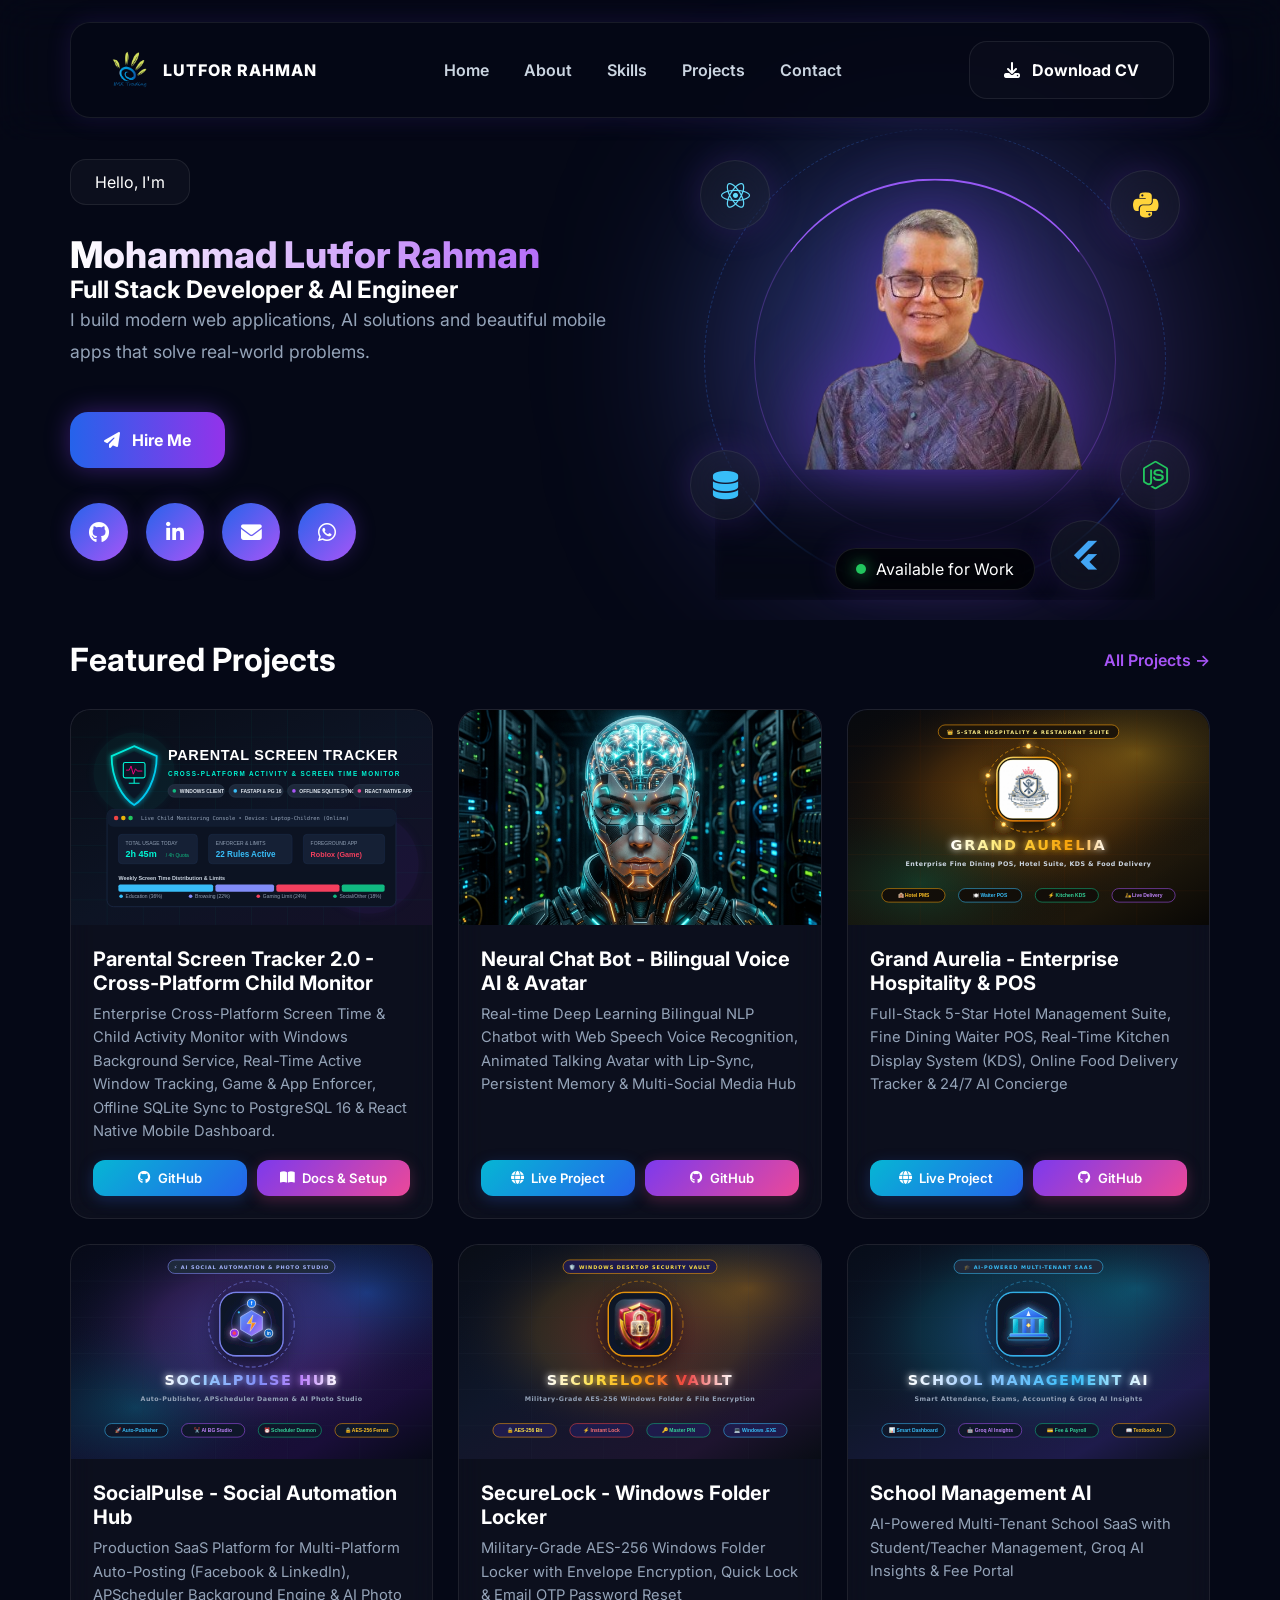
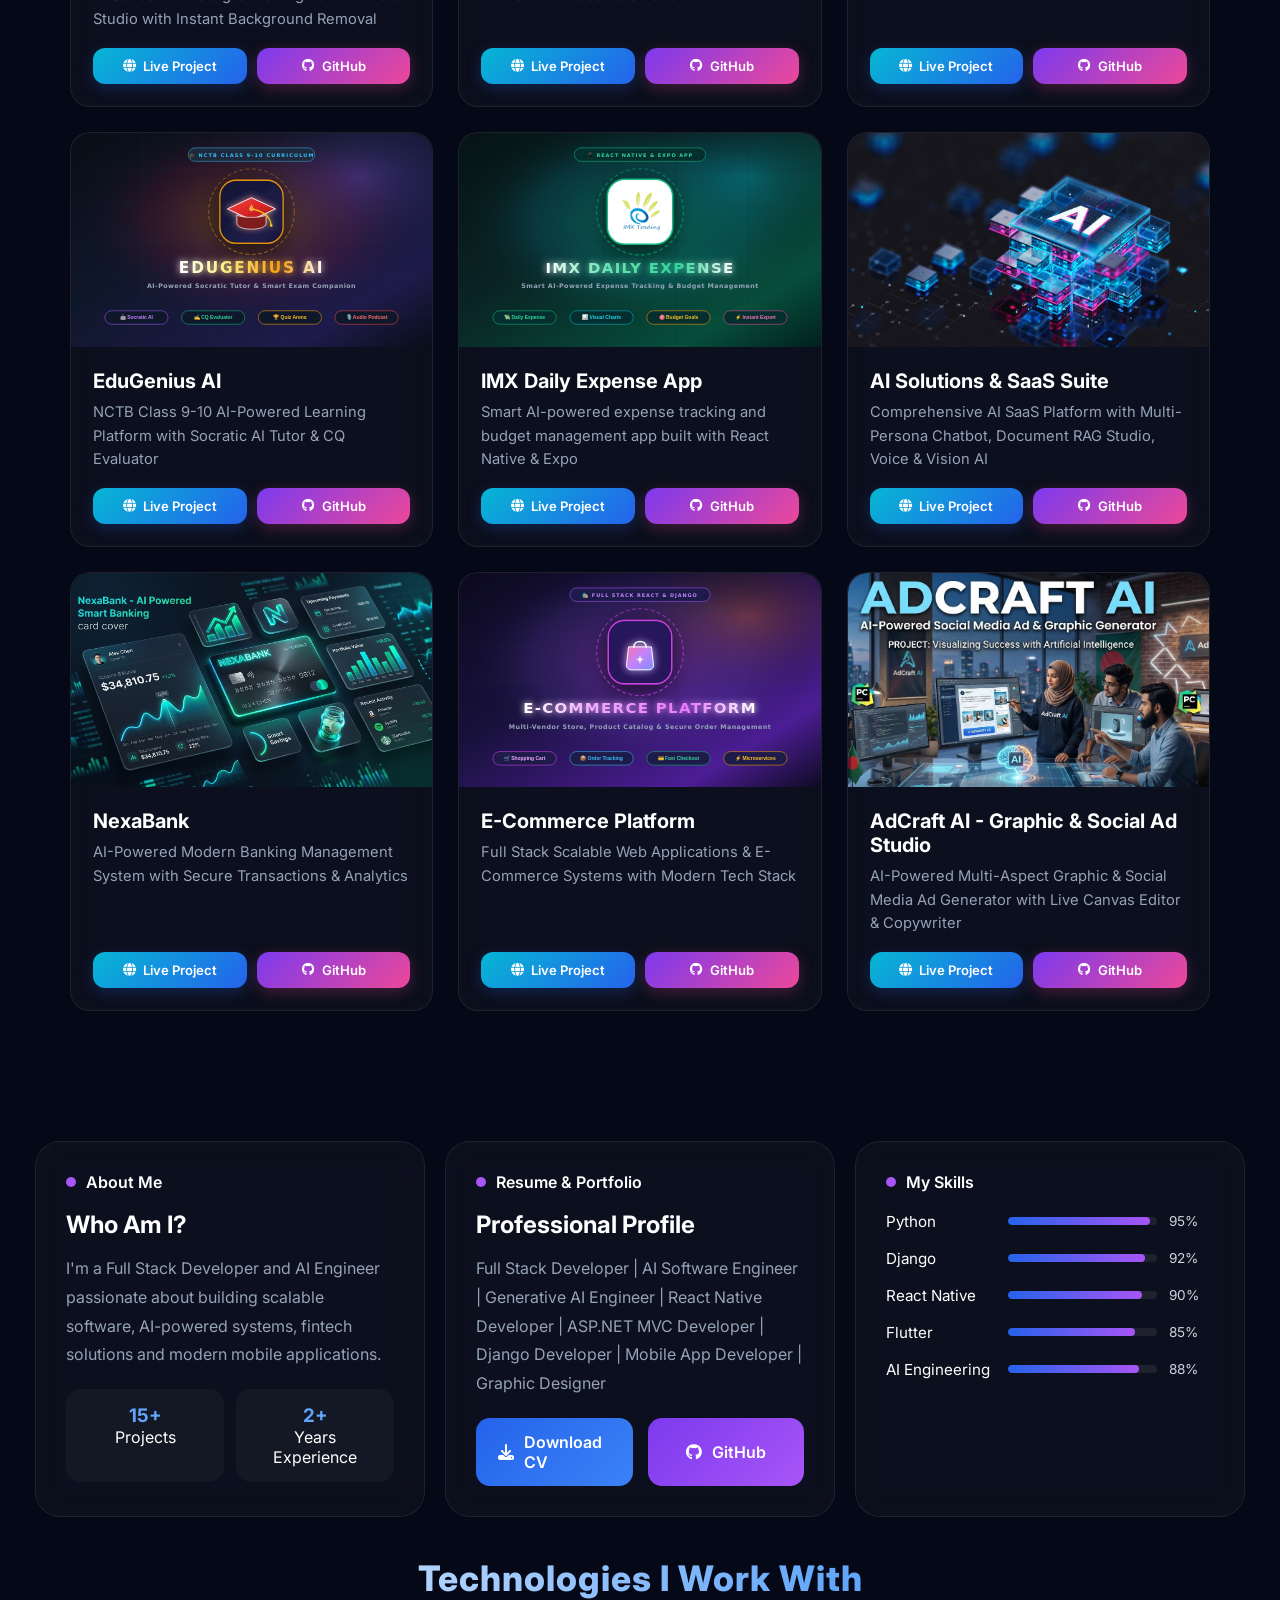
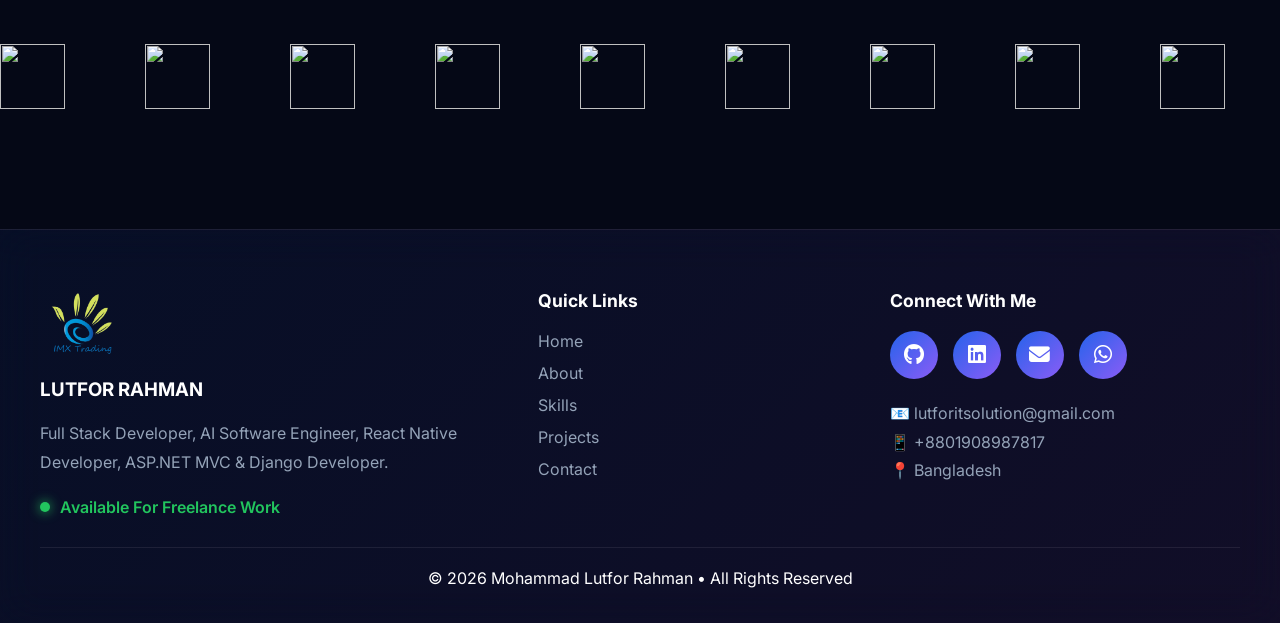
==== index.html @ c7fdb3cd "feat: add Parental Screen Tracker 2.0 to featured projects and showcase" ====
﻿<!DOCTYPE html>
<html lang="en">

<head>

  <meta charset="UTF-8">

  <meta
    name="viewport"
    content="width=device-width, initial-scale=1.0"
  >
  <meta name="google-site-verification" content="QxptCjhheh0C8FEq2-QaU6Nb1lDp52NQ9bGtdr93R1w" />

  <title>
    Lutfor Rahman | AI Engineer
  </title>

  <!-- Cache Control to ensure instant updates -->
  <meta http-equiv="Cache-Control" content="no-cache, no-store, must-revalidate">
  <meta http-equiv="Pragma" content="no-cache">
  <meta http-equiv="Expires" content="0">

  <!-- GOOGLE FONT -->

  <link
    rel="preconnect"
    href="https://fonts.googleapis.com"
  >

  <link
    rel="preconnect"
    href="https://fonts.gstatic.com"
    crossorigin
  >

  <link
    href="https://fonts.googleapis.com/css2?family=Inter:wght@400;500;600;700;800&display=swap"
    rel="stylesheet"
  >

  <!-- FONT AWESOME -->

  <link
    rel="stylesheet"
    href="https://cdnjs.cloudflare.com/ajax/libs/font-awesome/6.5.1/css/all.min.css"
  >

  <!-- CSS -->

  <link
    rel="stylesheet"
    href="style.css"
  >
  <link rel="stylesheet" href="css/responsive.css">

  <link rel="stylesheet" href="css/footer.css">

  <link rel="stylesheet" href="https://cdnjs.cloudflare.com/ajax/libs/font-awesome/6.5.1/css/all.min.css">


</head>

<body>

  <!-- =========================
       HEADER
  ========================== -->

  <header class="header">

    <nav class="navbar">

      <!-- LOGO -->

      <div class="logo">

        <img
          src="logo.png"
          alt=""
        >

        <span>
          LUTFOR RAHMAN
        </span>

      </div>

      <!-- NAV -->

      <div class="nav-links">

        <a href="#">
          Home
        </a>

        <a href="pages/about.html">
            About
        </a>

        <a href="pages/skills.html">
            Skills
        </a>

       <a href="pages/projects.html">
          Projects
       </a>

        <a href="pages/contact.html">
          Contact
        </a>

      </div>

      <!-- BUTTON -->

      <a
        href="assets/cv/Lutfor_Rahman_CV.pdf"
        class="secondary-btn"
        download
      >
        <i class="fa-solid fa-download"></i>
        Download CV
      </a>

    </nav>

  </header>

  <!-- =========================
       HERO
  ========================== -->

  <section class="hero">

    <!-- LEFT -->

    <div class="hero-text">

      <div class="small-tag">

        Hello, I'm

      </div>

      <h1>

       Mohammad Lutfor Rahman

      </h1>

      <h2>

        Full Stack Developer & AI Engineer

      </h2>

      <p>

        I build modern web applications,
        AI solutions and beautiful mobile
        apps that solve real-world problems.

      </p>

      <!-- BUTTONS -->

      <div class="hero-buttons">

        <a
          href="#"
          class="primary-btn"
        >

          <i class="fa-solid fa-paper-plane"></i>

          Hire Me

        </a>



      </div>

      <!-- SOCIAL -->

<div class="social-links">

  <!-- GitHub -->

  <a
    href="https://github.com/rokeyaag"
    target="_blank"
    title="GitHub"
  >
    <i class="fa-brands fa-github"></i>
  </a>

  <!-- LinkedIn -->

  <a
    href="https://www.linkedin.com/in/lutforitsolution/"
    target="_blank"
    title="LinkedIn"
  >
    <i class="fa-brands fa-linkedin-in"></i>
  </a>

        <!-- Email -->

        <a
          href="mailto:lutforitsolution@gmail.com"
          title="Email"
        >
          <i class="fa-solid fa-envelope"></i>
        </a>

        <!-- WhatsApp -->

        <a
          href="https://wa.me/8801908987817"
          target="_blank"
          title="WhatsApp"
        >
          <i class="fa-brands fa-whatsapp"></i>
        </a>

      </div>

    </div>

    <!-- RIGHT -->

    <div class="hero-image">

      <!-- GLOW -->

      <div class="glow"></div>

      <!-- IMAGE -->

      <div class="image-box">

        <img
          src="profile.jpg"
          alt=""
        >

      </div>

      <!-- ORBIT ICONS -->

      <div class="orbit orbit-1">
        <i class="fa-brands fa-react"></i>
      </div>

      <div class="orbit orbit-2">
        <i class="fa-brands fa-python"></i>
      </div>

      <div class="orbit orbit-3">
        <i class="fa-brands fa-node-js"></i>
      </div>

      <div class="orbit orbit-4">
        <i class="fa-solid fa-database"></i>
      </div>

      <div class="orbit orbit-5">
        <i class="fa-brands fa-flutter"></i>
      </div>

      <!-- AVAILABLE -->

      <div class="available">

        <span></span>

        Available for Work

      </div>

    </div>

  </section>
<!-- =========================
     FEATURED PROJECTS
========================= -->

<!-- =========================
     FEATURED PROJECTS
========================= -->

<section class="projects-section">

  <div class="projects-header">

    <h2>Featured Projects</h2>

    <a href="pages/projects.html" class="view-all">
      All Projects →
    </a>

  </div>

  <div class="projects-grid">

    <!-- Project: Parental Screen Tracker 2.0 -->
    <div class="project-card">
      <img src="images/parental-screen-tracker.svg" alt="Parental Screen Tracker - Cross-Platform Child Activity &amp; Screen Time Monitor">
      <div class="project-content">
        <h3>Parental Screen Tracker 2.0 - Cross-Platform Child Monitor</h3>
        <p>Enterprise Cross-Platform Screen Time &amp; Child Activity Monitor with Windows Background Service, Real-Time Active Window Tracking, Game &amp; App Enforcer, Offline SQLite Sync to PostgreSQL 16 &amp; React Native Mobile Dashboard.</p>
        <div class="project-tags">
          <a href="https://github.com/rokeyaag/parental-screen-tracker" target="_blank">
            <i class="fa-brands fa-github"></i>
            GitHub
          </a>
          <a href="https://github.com/rokeyaag/parental-screen-tracker#readme" target="_blank">
            <i class="fa-solid fa-book-open"></i>
            Docs &amp; Setup
          </a>
        </div>
      </div>
    </div>

    <!-- Project: Neural Chat Bot - Voice & Deep Learning AI -->
    <div class="project-card">
      <img src="images/neural-chatbot.jpg?v=2" alt="Neural Chat Bot - Bilingual Voice & Text AI Intelligence">
      <div class="project-content">
        <h3>Neural Chat Bot - Bilingual Voice AI & Avatar</h3>
        <p>Real-time Deep Learning Bilingual NLP Chatbot with Web Speech Voice Recognition, Animated Talking Avatar with Lip-Sync, Persistent Memory & Multi-Social Media Hub</p>
        <div class="project-tags">
          <a href="https://neural-chat-bot.vercel.app/" target="_blank">
            <i class="fa-solid fa-globe"></i>
            Live Project
          </a>
          <a href="https://github.com/rokeyaag/neural-chatbot" target="_blank">
            <i class="fa-brands fa-github"></i>
            GitHub
          </a>
        </div>
      </div>
    </div>
    <!-- Project: Grand Aurelia Enterprise Platform -->
    <div class="project-card">

      <img src="images/grand-aurelia.svg?v=2" alt="Grand Aurelia - 5-Star Hospitality, Restaurant POS &amp; Food Delivery Platform">

      <div class="project-content">

        <h3>Grand Aurelia - Enterprise Hospitality & POS</h3>

        <p>Full-Stack 5-Star Hotel Management Suite, Fine Dining Waiter POS, Real-Time Kitchen Display System (KDS), Online Food Delivery Tracker & 24/7 AI Concierge</p>

        <div class="project-tags">

          <a href="https://grand-aurelia-five.vercel.app/" target="_blank">
            <i class="fa-solid fa-globe"></i>
            Live Project
          </a>

          <a href="https://github.com/rokeyaag/grand-aurelia" target="_blank">
            <i class="fa-brands fa-github"></i>
            GitHub
          </a>

        </div>

      </div>

    </div>

    <!-- Project: SocialPulse Hub -->
    <div class="project-card">

      <img src="images/socialpulse.svg?v=2" alt="SocialPulse Hub - Social Media Automation &amp; AI Photo Studio">

      <div class="project-content">

        <h3>SocialPulse - Social Automation Hub</h3>

        <p>Production SaaS Platform for Multi-Platform Auto-Posting (Facebook &amp; LinkedIn), APScheduler Background Engine &amp; AI Photo Studio with Instant Background Removal</p>

        <div class="project-tags">

          <a href="https://lutfor-portfolio.vercel.app/socialpulse.html" target="_blank">
            <i class="fa-solid fa-globe"></i>
            Live Project
          </a>

          <a href="https://github.com/rokeyaag/social-automation-hub" target="_blank">
            <i class="fa-brands fa-github"></i>
            GitHub
          </a>

        </div>

      </div>

    </div>

    <!-- Project: SecureLock -->
    <div class="project-card">

      <img src="images/securelock.svg" alt="SecureLock - Windows Folder Locker & Vault">

      <div class="project-content">

        <h3>SecureLock - Windows Folder Locker</h3>

        <p>Military-Grade AES-256 Windows Folder Locker with Envelope Encryption, Quick Lock &amp; Email OTP Password Reset</p>

        <div class="project-tags">

          <a href="https://rokeyaag.github.io/SecureLock/" target="_blank">
            <i class="fa-solid fa-globe"></i>
            Live Project
          </a>

          <a href="https://github.com/rokeyaag/SecureLock" target="_blank">
            <i class="fa-brands fa-github"></i>
            GitHub
          </a>

        </div>

      </div>

    </div>

    <!-- Project: School Management AI -->
    <div class="project-card">

      <img src="images/school-management.svg" alt="School Management AI">

      <div class="project-content">

        <h3>School Management AI</h3>

        <p>AI-Powered Multi-Tenant School SaaS with Student/Teacher Management, Groq AI Insights & Fee Portal</p>

        <div class="project-tags">

          <a href="https://rokeyaag.github.io/school-management-web/" target="_blank">
            <i class="fa-solid fa-globe"></i>
            Live Project
          </a>

          <a href="https://github.com/rokeyaag/school-management-web" target="_blank">
            <i class="fa-brands fa-github"></i>
            GitHub
          </a>

        </div>

      </div>

    </div>

    <!-- Project 1: EduGenius AI -->
    <div class="project-card">

      <img src="images/edugenius.svg" alt="EduGenius AI">

      <div class="project-content">

        <h3>EduGenius AI</h3>

        <p>NCTB Class 9-10 AI-Powered Learning Platform with Socratic AI Tutor & CQ Evaluator</p>

        <div class="project-tags">

          <a href="https://edugenius-ai-omega.vercel.app/" target="_blank">
            <i class="fa-solid fa-globe"></i>
            Live Project
          </a>

          <a href="https://github.com/rokeyaag/edugenius-ai" target="_blank">
            <i class="fa-brands fa-github"></i>
            GitHub
          </a>

        </div>

      </div>

    </div>

    <!-- Project 2: IMX Daily Expense App -->
    <div class="project-card">

      <img src="images/imx-expense.svg" alt="IMX Daily Expense App">

      <div class="project-content">

        <h3>IMX Daily Expense App</h3>

        <p>Smart AI-powered expense tracking and budget management app built with React Native & Expo</p>

        <div class="project-tags">

          <a href="https://rokeyaag.github.io/IMXDailyExpenseApp/" target="_blank">
            <i class="fa-solid fa-globe"></i>
            Live Project
          </a>

          <a href="https://github.com/rokeyaag/IMXDailyExpenseApp" target="_blank">
            <i class="fa-brands fa-github"></i>
            GitHub
          </a>

        </div>

      </div>

    </div>

    <!-- Project 3: AI Solutions -->
    <div class="project-card">

      <img src="images/ai.jpg" alt="AI Solutions">

      <div class="project-content">

        <h3>AI Solutions & SaaS Suite</h3>

        <p>Comprehensive AI SaaS Platform with Multi-Persona Chatbot, Document RAG Studio, Voice & Vision AI</p>

        <div class="project-tags">

          <a href="https://ai-saas-dashboard-sooty.vercel.app" target="_blank">
            <i class="fa-solid fa-globe"></i>
            Live Project
          </a>

          <a href="https://github.com/rokeyaag/ai-solutions" target="_blank">
            <i class="fa-brands fa-github"></i>
            GitHub
          </a>

        </div>

      </div>

    </div>

    <!-- Project 4: NexaBank -->
    <div class="project-card">

      <img src="images/banking.jpg" alt="NexaBank">

      <div class="project-content">

        <h3>NexaBank</h3>

        <p>AI-Powered Modern Banking Management System with Secure Transactions & Analytics</p>

        <div class="project-tags">

          <a href="https://banking-desktop.vercel.app" target="_blank">
            <i class="fa-solid fa-globe"></i>
            Live Project
          </a>

          <a href="https://github.com/rokeyaag/banking-desktop" target="_blank">
            <i class="fa-brands fa-github"></i>
            GitHub
          </a>

        </div>

      </div>

    </div>

    <!-- Project 5: Web Development -->
    <div class="project-card">

      <img src="images/ecommerce.svg" alt="E-Commerce Platform">

      <div class="project-content">

        <h3>E-Commerce Platform</h3>

        <p>Full Stack Scalable Web Applications & E-Commerce Systems with Modern Tech Stack</p>

        <div class="project-tags">

          <a href="https://rokeyaag.github.io/ecommerce-api/" target="_blank">
            <i class="fa-solid fa-globe"></i>
            Live Project
          </a>

          <a href="https://github.com/rokeyaag/ecommerce-api" target="_blank">
            <i class="fa-brands fa-github"></i>
            GitHub
          </a>

        </div>

      </div>

    </div>

    <!-- Project 6: Graphic Design -->
    <div class="project-card">

      <img src="images/adcraft.jpg" alt="AdCraft AI - Graphic & Social Ad Studio">

      <div class="project-content">

        <h3>AdCraft AI - Graphic & Social Ad Studio</h3>

        <p>AI-Powered Multi-Aspect Graphic & Social Media Ad Generator with Live Canvas Editor & Copywriter</p>

        <div class="project-tags">

          <a href="https://adcraft-media.vercel.app/" target="_blank">
            <i class="fa-solid fa-globe"></i>
            Live Project
          </a>

          <a href="https://github.com/rokeyaag/adcraft-ai" target="_blank">
            <i class="fa-brands fa-github"></i>
            GitHub
          </a>

        </div>

      </div>

    </div>

  </div>

</section>
<!-- =========================
     ABOUT + RESUME + SKILLS
========================= -->

<section class="info-section">

  <!-- ABOUT -->

  <div class="info-card">

    <div class="mini-title">
      <span></span>
      About Me
    </div>

    <h2>Who Am I?</h2>

    <p>
      I'm a Full Stack Developer and AI Engineer passionate
      about building scalable software, AI-powered systems,
      fintech solutions and modern mobile applications.
    </p>

    <div class="stats-grid">

      <div class="single-stat">
        <h3>15+</h3>
        <span>Projects</span>
      </div>

      <div class="single-stat">
        <h3>2+</h3>
        <span>Years Experience</span>
      </div>

    </div>

  </div>

  <!-- RESUME -->

  <div class="info-card">

    <div class="mini-title">
      <span></span>
      Resume & Portfolio
    </div>

    <h2>Professional Profile</h2>

    <p>
          Full Stack Developer | AI Software Engineer |
          Generative AI Engineer | React Native Developer |
          ASP.NET MVC Developer | Django Developer |
          Mobile App Developer | Graphic Designer
    </p>

          <div class="resume-buttons">

        <a
          href="assets/cv/Lutfor_Rahman_CV.pdf"
          class="resume-btn cv-download"
          download
        >
          <i class="fa-solid fa-download"></i>
          Download CV
        </a>

        <a
          href="https://rokeyaag.github.io/lutfor-portfolio/"
          target="_blank"
          class="resume-btn github-btn"
        >
          <i class="fa-brands fa-github"></i>
          GitHub
        </a>

      </div>

  </div>

  <!-- SKILLS -->

  <div class="info-card">

    <div class="mini-title">
      <span></span>
      My Skills
    </div>

    <div class="skills-list">

  <div class="skill-row">
    <span>Python</span>
    <div class="bar">
      <div class="fill" style="width:95%"></div>
    </div>
    <small>95%</small>
  </div>

  <div class="skill-row">
    <span>Django</span>
    <div class="bar">
      <div class="fill" style="width:92%"></div>
    </div>
    <small>92%</small>
  </div>

  <div class="skill-row">
    <span>React Native</span>
    <div class="bar">
      <div class="fill" style="width:90%"></div>
    </div>
    <small>90%</small>
  </div>

  <div class="skill-row">
    <span>Flutter</span>
    <div class="bar">
      <div class="fill" style="width:85%"></div>
    </div>
    <small>85%</small>
  </div>

  <div class="skill-row">
    <span>AI Engineering</span>
    <div class="bar">
      <div class="fill" style="width:88%"></div>
    </div>
    <small>88%</small>
  </div>

</div>

  </div>

</section>
<section class="tech-marquee">

  <h3 class="tech-title">
    Technologies I Work With
  </h3>

  <section class="tech-marquee">

  <div class="marquee-track">

    <!-- First Set -->
    <img src="https://cdn.jsdelivr.net/gh/devicons/devicon/icons/python/python-original.svg">
    <img src="https://cdn.jsdelivr.net/gh/devicons/devicon/icons/django/django-plain.svg">
    <img src="https://cdn.jsdelivr.net/gh/devicons/devicon/icons/csharp/csharp-original.svg">
    <img src="https://cdn.jsdelivr.net/gh/devicons/devicon/icons/dot-net/dot-net-original.svg">
    <img src="https://cdn.jsdelivr.net/gh/devicons/devicon/icons/html5/html5-original.svg">
    <img src="https://cdn.jsdelivr.net/gh/devicons/devicon/icons/css3/css3-original.svg">
    <img src="https://cdn.jsdelivr.net/gh/devicons/devicon/icons/javascript/javascript-original.svg">
    <img src="https://cdn.jsdelivr.net/gh/devicons/devicon/icons/react/react-original.svg">
    <img src="https://cdn.jsdelivr.net/gh/devicons/devicon/icons/flutter/flutter-original.svg">
    <img src="https://cdn.jsdelivr.net/gh/devicons/devicon/icons/postgresql/postgresql-original.svg">
    <img src="https://cdn.jsdelivr.net/gh/devicons/devicon/icons/mysql/mysql-original.svg">
    <img src="https://cdn.jsdelivr.net/gh/devicons/devicon/icons/git/git-original.svg">
    <img src="https://cdn.jsdelivr.net/gh/devicons/devicon/icons/github/github-original.svg">
    <img src="https://cdn.jsdelivr.net/gh/devicons/devicon/icons/vscode/vscode-original.svg">
    <img src="https://cdn.jsdelivr.net/gh/devicons/devicon/icons/pycharm/pycharm-original.svg">
    <img src="https://cdn.jsdelivr.net/gh/devicons/devicon/icons/bootstrap/bootstrap-original.svg">
    <img src="https://cdn.jsdelivr.net/gh/devicons/devicon/icons/tensorflow/tensorflow-original.svg">
    <img src="https://cdn.jsdelivr.net/gh/devicons/devicon/icons/pytorch/pytorch-original.svg">
    <img src="https://cdn.jsdelivr.net/gh/devicons/devicon/icons/photoshop/photoshop-plain.svg">
    <img src="https://cdn.jsdelivr.net/gh/devicons/devicon/icons/illustrator/illustrator-plain.svg">
    <!-- second Set -->
    <img src="https://cdn.jsdelivr.net/gh/devicons/devicon/icons/python/python-original.svg">
    <img src="https://cdn.jsdelivr.net/gh/devicons/devicon/icons/django/django-plain.svg">
    <img src="https://cdn.jsdelivr.net/gh/devicons/devicon/icons/csharp/csharp-original.svg">
    <img src="https://cdn.jsdelivr.net/gh/devicons/devicon/icons/dot-net/dot-net-original.svg">
    <img src="https://cdn.jsdelivr.net/gh/devicons/devicon/icons/html5/html5-original.svg">
    <img src="https://cdn.jsdelivr.net/gh/devicons/devicon/icons/css3/css3-original.svg">
    <img src="https://cdn.jsdelivr.net/gh/devicons/devicon/icons/javascript/javascript-original.svg">
    <img src="https://cdn.jsdelivr.net/gh/devicons/devicon/icons/react/react-original.svg">
    <img src="https://cdn.jsdelivr.net/gh/devicons/devicon/icons/flutter/flutter-original.svg">
    <img src="https://cdn.jsdelivr.net/gh/devicons/devicon/icons/postgresql/postgresql-original.svg">
    <img src="https://cdn.jsdelivr.net/gh/devicons/devicon/icons/mysql/mysql-original.svg">
    <img src="https://cdn.jsdelivr.net/gh/devicons/devicon/icons/git/git-original.svg">
    <img src="https://cdn.jsdelivr.net/gh/devicons/devicon/icons/github/github-original.svg">
    <img src="https://cdn.jsdelivr.net/gh/devicons/devicon/icons/vscode/vscode-original.svg">
    <img src="https://cdn.jsdelivr.net/gh/devicons/devicon/icons/pycharm/pycharm-original.svg">
    <img src="https://cdn.jsdelivr.net/gh/devicons/devicon/icons/bootstrap/bootstrap-original.svg">
    <img src="https://cdn.jsdelivr.net/gh/devicons/devicon/icons/tensorflow/tensorflow-original.svg">
    <img src="https://cdn.jsdelivr.net/gh/devicons/devicon/icons/pytorch/pytorch-original.svg">
    <img src="https://cdn.jsdelivr.net/gh/devicons/devicon/icons/photoshop/photoshop-plain.svg">
    <img src="https://cdn.jsdelivr.net/gh/devicons/devicon/icons/illustrator/illustrator-plain.svg">

  </div>

</section>
</section>
  <!-- =========================
     Footer Section
========================= -->

<footer class="footer">

  <div class="footer-container">

    <!-- LEFT -->

    <div class="footer-column">

      <img src="logo.png" alt="Logo" class="footer-logo">

      <h3>LUTFOR RAHMAN</h3>

      <p>
        Full Stack Developer, AI Software Engineer,
        React Native Developer, ASP.NET MVC &
        Django Developer.
      </p>

      <div class="availability">
        <span class="dot"></span>
        Available For Freelance Work
      </div>

    </div>

    <!-- CENTER -->

    <div class="footer-column">

      <h4>Quick Links</h4>

      <ul>
        <li><a href="index.html">Home</a></li>
        <li><a href="pages/about.html">About</a></li>
        <li><a href="pages/skills.html">Skills</a></li>
        <li><a href="pages/projects.html">Projects</a></li>
        <li><a href="pages/contact.html">Contact</a></li>
      </ul>

    </div>

    <!-- RIGHT -->

    <div class="footer-column">

      <h4>Connect With Me</h4>

      <div class="footer-social">

        <a href="https://github.com/rokeyaag" target="_blank">
          <i class="fa-brands fa-github"></i>
        </a>

        <a href="https://www.linkedin.com/in/lutforitsolution/" target="_blank">
          <i class="fa-brands fa-linkedin"></i>
        </a>

        <a href="mailto:lutforitsolution@gmail.com">
          <i class="fa-solid fa-envelope"></i>
        </a>

        <a href="https://wa.me/8801908987817" target="_blank">
          <i class="fa-brands fa-whatsapp"></i>
        </a>

      </div>

      <p>📧 lutforitsolution@gmail.com</p>
      <p>📱 +8801908987817</p>
      <p>📍 Bangladesh</p>

    </div>

  </div>

  <div class="footer-bottom">

    <p>
      © 2026 Mohammad Lutfor Rahman • All Rights Reserved
    </p>

  </div>

</footer>
---- style.css ----
/* =========================
   GLOBAL
========================= */

*{
  margin:0;
  padding:0;
  box-sizing:border-box;
}

body{

  font-family:"Inter",sans-serif;

  background:#050816;

  color:white;

  overflow-x:hidden;
}

/* =========================
   HEADER
========================= */

.header{

  width:100%;

  padding:22px 70px;

  position:fixed;

  top:0;
  left:0;

  z-index:999;

  backdrop-filter:blur(20px);
}

@media(max-width:768px){

  .header{
    position:static;
  }

}
/* =========================
   NAVBAR
========================= */

.navbar{

  display:flex;

  align-items:center;

  justify-content:space-between;

  padding:18px 35px;

  background:
    rgba(5,8,22,.85);

  backdrop-filter:
    blur(18px);

  border:
    1px solid rgba(255,255,255,.08);

  border-radius:20px;

  box-shadow:
    0 0 25px rgba(124,58,237,.15);

  position:sticky;

  top:15px;

  z-index:1000;
}

/* =========================
   LOGO
========================= */

.logo{

  display:flex;

  align-items:center;

  gap:12px;
}

.logo img{

  width:45px;
}

.logo span{

  font-size:1rem;

  font-weight:800;

  color:#fff;

  letter-spacing:1px;
}

/* =========================
   NAV LINKS
========================= */

.nav-links{

  display:flex;

  gap:35px;
}

.nav-links a{

  color:#cbd5e1;

  text-decoration:none;

  font-weight:600;

  position:relative;

  transition:.3s;
}

.nav-links a:hover{

  color:#a855f7;
}

/* Hover Line */

.nav-links a::after{

  content:"";

  position:absolute;

  left:0;

  bottom:-6px;

  width:0;

  height:2px;

           background:
            linear-gradient(
              135deg,
              rgba(37,99,235,.08),
              rgba(168,85,247,.08)
            );

  transition:.3s;
}

.nav-links a:hover::after{

  width:100%;
}

/* =========================
   CV BUTTON
========================= */

.cv-btn{

  background:
    linear-gradient(
      135deg,
      #3b82f6 0%,
      #8b5cf6 100%
    );

  color:#fff;

  padding:14px 30px;

  border:none;

  border-radius:20px;

  font-weight:700;

  text-decoration:none;

  display:inline-flex;

  align-items:center;

  gap:10px;

  transition:.4s ease;

  box-shadow:
    0 10px 30px rgba(139,92,246,.35);
}

.cv-btn:hover{

  transform:
    translateY(-3px);

  box-shadow:
    0 15px 35px rgba(139,92,246,.5);

  background:
    linear-gradient(
      135deg,
      #2563eb 0%,
      #9333ea 100%
    );
}

/* =========================
   RESPONSIVE
========================= */

@media(max-width:992px){

  .navbar{

    flex-direction:column;

    gap:20px;
  }

  .nav-links{

    flex-wrap:wrap;

    justify-content:center;

    gap:20px;
  }
}
/* =========================
   HERO
========================= */

.hero{
  min-height: auto;
  display: grid;
  grid-template-columns: 1fr 1fr;
  align-items: center;
  gap: 40px;
  padding: 120px 70px 20px;
  overflow: hidden;
}
.hero-text{
  margin-top: 0;
}

/* LEFT */

.small-tag{

  display:inline-block;

  padding:12px 24px;

  border-radius:16px;

  border:
    1px solid rgba(255,255,255,.08);

  background:
    rgba(255,255,255,.03);

  margin-bottom:30px;
}

.hero-text h1{

  font-size:5rem;

  line-height:1.1;

  margin-bottom:10px;

  font-weight:800;

  background:
    linear-gradient(
      90deg,
      #ffffff,
      #a855f7
    );

  -webkit-background-clip:text;

  -webkit-text-fill-color:transparent;
}

.hero-text h1{

  font-size:2.3rem;

  margin-bottom:0px;

  color:#e2e8f0;
}

.hero-text p{

  max-width:620px;

  color:#94a3b8;

  line-height:1.8;

  font-size:1.1rem;
}

/* BUTTONS */

.hero-buttons{

  display:flex;

  gap:20px;

  margin-top:45px;
}

.primary-btn,
.secondary-btn{

  display:flex;

  align-items:center;

  gap:12px;

  padding:18px 34px;

  border-radius:18px;

  text-decoration:none;

  font-weight:700;

  transition:.3s;
}

.primary-btn{

  background:
    linear-gradient(
      90deg,
      #2563eb,
      #9333ea
    );

  color:white;

  box-shadow:
    0 0 25px rgba(124,58,237,.4);
}

.secondary-btn{

  border:
    1px solid rgba(255,255,255,.08);

  background:
    rgba(255,255,255,.02);

  color:white;
}

.primary-btn:hover,
.secondary-btn:hover{

  transform:
    translateY(-6px);
}

/* SOCIAL */

.social-links{

  display:flex;

  gap:18px;

  margin-top:35px;
}

.social-links a{

  width:58px;

  height:58px;

  display:flex;

  align-items:center;

  justify-content:center;

  border-radius:50%;

  background:
    linear-gradient(
      135deg,
      #2563eb,
      #a855f7
    );

  color:#fff;

  font-size:1.3rem;

  text-decoration:none;

  transition:.4s ease;

  box-shadow:
    0 0 20px rgba(124,58,237,.25);
}

.social-links a:hover{

  transform:
    translateY(-8px)
    scale(1.08);

  box-shadow:
    0 0 30px rgba(168,85,247,.5);
}
/* =========================
   HERO IMAGE
========================= */

.hero-image{
  position: relative;
  width: 100%;
  height: 480px;
  display: flex;
  align-items: center;
  justify-content: center;
  padding-right: 0;
  margin-top: 0;
  transform: none;
}
/* RUNNING CIRCLES */

.hero-image::before{

  content:"";

  position:absolute;

  top:50%;
  left:50%;

  width:360px;
  height:360px;

  border-radius:50%;

  border:
    1px solid rgba(168,85,247,.3);

  border-top:
    2px solid #a855f7;

  transform:
    translate(-50%, -50%);

  animation:
    rotateCircle 12s linear infinite;
}

.hero-image::after{

  content:"";

  position:absolute;

  top:50%;
  left:50%;

  width:460px;
  height:460px;

  border-radius:50%;

  border:
    1px dashed rgba(59,130,246,.25);

  border-bottom:
    2px solid #3b82f6;

  transform:
    translate(-50%, -50%);

  animation:
    rotateReverse 18s linear infinite;
}

/* GLOW */

.glow{

  position:absolute;

  width:380px;
  height:380px;

  border-radius:50%;

  background:
    linear-gradient(
      135deg,
      rgba(59,130,246,.5),
      rgba(168,85,247,.5)
    );

  filter:blur(100px);
}

/* IMAGE */

.image-box{
  overflow: hidden;
  position: relative;
  width: 440px;
  height: 480px;
  display: flex;
  align-items: center;
  justify-content: center;
  z-index: 5;
}
.image-box img{
  width: auto;
  height: 100%;
  max-width: 100%;
  object-fit: contain;
  display: block;
  margin: 0 auto;
  transform: translateX(0px);
  filter: drop-shadow(0 0 40px rgba(124,58,237,.45));
}
/* IMAGE BOTTOM FADE */
.image-box::after{
  content: "";
  position: absolute;
  left: 0;
  bottom: 0px;
  width: 100%;
  height: 140px;
  background: linear-gradient(
    to top,
    #050816 10%,
    rgba(5,8,22,.95) 30%,
    rgba(5,8,22,.7) 60%,
    transparent 100%
  );
  z-index: 10;
  pointer-events: none;
  filter: blur(4px);
}

/* ORBIT */
.orbit{
  position: absolute;
  width: 70px;
  height: 70px;
  border-radius: 50%;
  display: flex;
  align-items: center;
  justify-content: center;
  background: rgba(255,255,255,.04);
  border: 1px solid rgba(255,255,255,.08);
  backdrop-filter: blur(20px);
  font-size: 1.8rem;
  z-index: 10;
  box-shadow: 0 0 35px rgba(124,58,237,.2);
}

/* POSITIONS */
.orbit-1{
  top: 40px;
  left: 40px;
  color: #61dafb;
  animation: float 4s ease-in-out infinite;
}

.orbit-2{
  top: 50px;
  right: 30px;
  color: #ffd43b;
  animation: float 5s ease-in-out infinite;
}

.orbit-3{
  bottom: 90px;
  right: 20px;
  color: #22c55e;
  animation: float 6s ease-in-out infinite;
}

.orbit-4{
  bottom: 80px;
  left: 30px;
  color: #38bdf8;
  animation: float 5s ease-in-out infinite;
}

.orbit-5{
  bottom: 10px;
  right: 90px;
  color: #42a5f5;
  animation: float 7s ease-in-out infinite;
}

/* AVAILABLE */
.available{
  position: absolute;
  bottom: 10px;
  left: 50%;
  transform: translateX(-50%);
  display: flex;
  align-items: center;
  gap: 10px;
  padding: 10px 20px;
  border-radius: 50px;
  background: rgba(0,0,0,.6);
  border: 1px solid rgba(255,255,255,.1);
  backdrop-filter: blur(20px);
  z-index: 20;
  box-shadow: 0 0 30px rgba(124,58,237,.18);
}

.available span{
  width: 10px;
  height: 10px;
  border-radius: 50%;
  background: #22c55e;
  box-shadow: 0 0 15px #22c55e;
}

/* =========================
   ANIMATION
========================= */

@keyframes rotateCircle{

  from{
    transform:
      translate(-50%, -50%)
      rotate(0deg);
  }

  to{
    transform:
      translate(-50%, -50%)
      rotate(360deg);
  }

}

@keyframes rotateReverse{

  from{
    transform:
      translate(-50%, -50%)
      rotate(360deg);
  }

  to{
    transform:
      translate(-50%, -50%)
      rotate(0deg);
  }

}

@keyframes float{

  0%{
    transform:
      translateY(0px);
  }

  50%{
    transform:
      translateY(-18px);
  }

  100%{
    transform:
      translateY(0px);
  }

}

 /* =========================
   INFO SECTION
========================= */

.info-section{

  display:grid;

  grid-template-columns:
    repeat(3,1fr);

  gap:20px;

  padding:20px 35px 20px;

  margin-top:50px;
}

.info-card{

  background:
    rgba(255,255,255,.03);

  border:
    1px solid rgba(255,255,255,.08);

  border-radius:25px;

  padding:30px;

  backdrop-filter:
    blur(15px);

  transition:.4s;
}

.info-card:hover{

  transform:
    translateY(-10px);

  border-color:
    rgba(168,85,247,.4);

  box-shadow:
    0 0 30px rgba(124,58,237,.2);
}

.mini-title{

  display:flex;

  align-items:center;

  gap:10px;

  margin-bottom:18px;

  font-weight:600;
}

.mini-title span{

  width:10px;
  height:10px;

  border-radius:50%;

  background:#a855f7;
}

.info-card h2{

  font-size:1.5rem;

  margin-bottom:15px;
}

.info-card p{

  color:#94a3b8;

  line-height:1.8;
}

.stats-grid{

  display:grid;

  grid-template-columns:
    repeat(2,1fr);

  gap:12px;

  margin-top:20px;
}

.single-stat{

  text-align:center;

  padding:15px;

  border-radius:15px;

  background:
    rgba(255,255,255,.03);
}

.single-stat h3{

  color:#60a5fa;
}

.resume-buttons{

  display:flex;

  gap:15px;

  margin-top:20px;

  flex-wrap:wrap;
}

.resume-btn{

  flex:1;

  display:flex;

  align-items:center;

  justify-content:center;

  gap:10px;

  padding:14px 22px;

  border-radius:14px;

  color:#fff;

  font-weight:600;

  text-decoration:none;

  transition:.3s ease;
}

/* Download CV */

.cv-download{

  background:
  linear-gradient(
    135deg,
    #2563eb,
    #3b82f6
  );
}

.cv-download:hover{

  background:
  linear-gradient(
    135deg,
    #1e40af,
    #7c3aed
  );

  transform:translateY(-4px);
}

.github-btn{

  background:
  linear-gradient(
    135deg,
    #7c3aed,
    #a855f7
  );
}

.github-btn:hover{

  background:
  linear-gradient(
    135deg,
    #581c87,
    #ec4899
  );

  transform:translateY(-4px);
}
/* GitHub */

.github-btn{

  background:
  linear-gradient(
    135deg,
    #7c3aed,
    #a855f7
  );
}

/* Hover */

.cv-download:hover,
.github-btn:hover{

  transform:translateY(-4px);

  box-shadow:
  0 10px 25px rgba(139,92,246,.35);
}
/* RESPONSIVE */

@media(max-width:1100px){

  .info-section{

    grid-template-columns:1fr;
  }

}
.skills-list{

  display:flex;

  flex-direction:column;

  gap:18px;

  margin-top:20px;
}

.skill-row{

  display:grid;

  grid-template-columns:
    110px 1fr 45px;

  align-items:center;

  gap:12px;
}

.skill-row span{

  font-size:.95rem;

  color:#fff;
}

.bar{

  height:8px;

  background:
    rgba(255,255,255,.08);

  border-radius:50px;

  overflow:hidden;
}

.fill{

  height:100%;

  border-radius:50px;

  background:
    linear-gradient(
      90deg,
      #2563eb,
      #a855f7
    );
}

.skill-row small{

  color:#cbd5e1;

  font-size:.85rem;
}

/* =========================
   FEATURED PROJECTS
========================= */

.projects-section{
  padding: 20px 70px 60px;
  margin-top: 0;
}
.projects-header{

  display:flex;

  justify-content:space-between;

  align-items:center;

  flex-wrap:wrap;

  gap:15px;
}
.view-all{

  color:#a855f7;

  font-weight:600;

  white-space:nowrap;

  display:flex;

  align-items:center;

  gap:8px;
}
@media(max-width:768px){

  .projects-header{

    flex-direction:column;

    align-items:flex-start;
  }

  .view-all{

    margin-top:10px;
  }

}
.projects-header{

  display:flex;

  justify-content:space-between;

  align-items:center;

  margin-bottom:30px;
}

.projects-header h2{

  font-size:2rem;

  color:#fff;
}

.projects-header a{

  color:#a855f7;

  text-decoration:none;

  font-weight:600;
}

.projects-grid{

  display:grid;

  grid-template-columns:
    repeat(3, 1fr);

  gap:25px;
}

.project-card{

  background:
    rgba(255,255,255,.03);

  border:
    1px solid rgba(255,255,255,.08);

  border-radius:20px;

  overflow:hidden;

  transition:.4s cubic-bezier(0.16, 1, 0.3, 1);

  backdrop-filter:blur(12px);

  display:flex;

  flex-direction:column;
}

.project-card:hover{

  transform:
    translateY(-8px);

  border-color:
    rgba(168,85,247,.5);

  box-shadow:
    0 15px 35px rgba(124,58,237,.25);
}

.project-card img{

  width:100%;

  aspect-ratio:16/9.5;

  height:auto;

  object-fit:cover;

  object-position:center top;

  display:block;

  border-radius:20px 20px 0 0;

  transition:transform .4s ease;
}

.project-card:hover img{

  transform:scale(1.04);
}

.project-content{

  padding:22px;

  flex:1;

  display:flex;

  flex-direction:column;

  justify-content:space-between;
}

.project-content h3{

  color:#fff;

  font-size:1.25rem;

  font-weight:700;

  margin-bottom:8px;
}

.project-content p{

  color:#94a3b8;

  font-size:.92rem;

  line-height:1.6;

  margin-bottom:16px;

  flex:1;
}

.project-tags{

  display:flex;

  gap:10px;

  margin-top:auto;
}

.project-tags a{

  flex:1;

  padding:10px 14px;

  font-size:.82rem;

  font-weight:600;

  display:flex;

  align-items:center;

  justify-content:center;

  gap:7px;

  border-radius:12px;

  text-decoration:none;

  color:#fff !important;

  transition:.3s ease;
}

/* Live Project */

.project-tags a:first-child{

  background:
    linear-gradient(
      135deg,
      #06b6d4,
      #2563eb
    );

  box-shadow:0 4px 15px rgba(37,99,235,.25);
}

/* GitHub */

.project-tags a:last-child{

  background:
    linear-gradient(
      135deg,
      #7c3aed,
      #ec4899
    );

  box-shadow:0 4px 15px rgba(236,72,153,.25);
}

/* Hover Effect */

.project-tags a:hover{

  background:
    linear-gradient(
      135deg,
      #f59e0b,
      #ef4444
    );

  color:#fff;

  transform:
    translateY(-3px);

  box-shadow:
    0 8px 20px rgba(239,68,68,.4);
}

/* RESPONSIVE */

@media(max-width:1100px){

  .projects-grid{

    grid-template-columns:
      repeat(2,1fr);

    gap:20px;
  }
}

@media(max-width:768px){

  .projects-grid{

    grid-template-columns:1fr;

    gap:20px;
  }

  .projects-header{

    flex-direction:column;

    gap:10px;
  }
}
/* ==========================
   TECH MARQUEE
========================== */

.tech-marquee{

  width:100%;

  overflow:hidden;

  padding:20px 0;
}
.tech-title{

  text-align:center;

  font-size:2.2rem;

  font-weight:800;

  margin-bottom:25px;

  width:100%;

  letter-spacing:1px;

  background:linear-gradient(
    90deg,
    #ffffff,
    #60a5fa,
    #8b5cf6,
    #ec4899
  );

  background-size:200% auto;

  -webkit-background-clip:text;

  -webkit-text-fill-color:transparent;

  animation:gradientText 4s linear infinite;
}

@keyframes gradientText{

  0%{
    background-position:0% center;
  }

  100%{
    background-position:200% center;
  }
}

.marquee-track{

  display:flex;

  align-items:center;

  gap:80px;

  width:max-content;

  animation:marquee 10s linear infinite;
}

.marquee-track img{

  width:65px;

  height:65px;

  flex-shrink:0;

  object-fit:contain;
}

.marquee-track img:hover{

  transform:scale(1.15);

  transition:.3s;
}

@keyframes marquee{

  0%{
    transform:translateX(0);
  }

  100%{
    transform:translateX(-33.33%);
  }
}
/* Footer Section*/
.footer{

  margin-top:0px;

  padding:10px 10px 10px;

  background:
  linear-gradient(
    135deg,
    rgba(37,99,235,.08),
    rgba(168,85,247,.08)
  );

  border-top:
  1px solid rgba(255,255,255,.08);
}

/* GRID */

.footer-container{

  max-width:1300px;

  margin:auto;

  display:grid;

  grid-template-columns:
  1.5fr 1fr 1.5fr;

  gap:60px;
}

/* COLUMN */

.footer-column h3,
.footer-column h4{

  color:#fff;

  margin-bottom:18px;
}

.footer-column p{

  color:#94a3b8;

  line-height:1.8;
}

/* LOGO */

.footer-logo{

  width:80px;

  margin-bottom:15px;
}

/* LINKS */

.footer-column ul{

  list-style:none;
}

.footer-column ul li{

  margin-bottom:12px;
}

.footer-column ul li a{

  color:#94a3b8;

  text-decoration:none;

  transition:.3s;
}

.footer-column ul li a:hover{

  color:#a855f7;

  padding-left:5px;
}

/* SOCIAL */

.footer-social{

  display:flex;

  gap:15px;

  margin-bottom:20px;
}

.footer-social a{

  width:55px;

  height:55px;

  border-radius:50%;

  display:flex;

  align-items:center;

  justify-content:center;

  background:
  linear-gradient(
    135deg,
    #2563eb,
    #8b5cf6
  );

  color:#fff;

  font-size:1.3rem;

  text-decoration:none;

  transition:.3s;
}

.footer-social a:hover{

  transform:translateY(-5px);

  box-shadow:
  0 0 20px rgba(168,85,247,.4);
}

/* AVAILABILITY */

.availability{

  margin-top:20px;

  display:flex;

  align-items:center;

  gap:10px;

  color:#22c55e;

  font-weight:600;
}

.dot{

  width:10px;

  height:10px;

  border-radius:50%;

  background:#22c55e;

  box-shadow:0 0 10px #22c55e;
}

/* BOTTOM */

.footer-bottom{

  text-align:center;

  margin-top:40px;

  padding-top:20px;

  border-top:
  1px solid rgba(255,255,255,.08);

  color:#94a3b8;
}

/* RESPONSIVE */

@media(max-width:768px){

  .footer-container{

    grid-template-columns:1fr;

    text-align:center;
  }

  .footer-social{

    justify-content:center;
  }

  .availability{

    justify-content:center;
  }
}
---- css/responsive.css ----
/* =========================
   LARGE DEVICES
========================= */

@media (max-width: 1200px){

  .hero{
    grid-template-columns:1fr;
    text-align:center;
    padding:140px 40px 80px;
  }

  .hero-text p{
    margin:auto;
  }

  .social-links{
    justify-content:center;
  }

  .hero-buttons{
    justify-content:center;
  }

  .hero-image{
    height:auto;
  }

  .image-box{
    width:420px;
    height:auto;
  }

  .about-container{
    grid-template-columns:1fr;
    text-align:center;
  }

}

/* =========================
   TABLET
========================= */

@media (max-width: 992px){

  .header{
    padding:15px 20px;
  }

  .navbar{
    flex-direction:column;
    gap:20px;
  }

  .nav-links{
    flex-wrap:wrap;
    justify-content:center;
    gap:20px;
  }

  .hero-text h1{
    font-size:3rem;
  }

  .hero-text h2{
    font-size:1.5rem;
  }

  .projects-grid,
  .skills-grid{
    grid-template-columns:
    repeat(auto-fit,minmax(250px,1fr));
  }

  .contact-container{
    grid-template-columns:1fr;
  }

}

/* =========================
   MOBILE
========================= */

@media (max-width: 768px){

  .hero{
    padding:120px 20px 60px;
  }

  .hero-text h1{
    font-size:2.3rem;
  }

  .hero-text h2{
    font-size:1.2rem;
  }

  .hero-text p{
    font-size:.95rem;
  }

  .hero-buttons{
    flex-direction:column;
    align-items:center;
  }

  .primary-btn,
  .cv-btn{
    width:100%;
    justify-content:center;
  }

  .social-links{
    flex-wrap:wrap;
  }

  .projects-page,
  .skills-page,
  .contact-page,
  .about-page{
    padding:90px 20px;
  }

  .projects-header h1,
  .skills-header h1,
  .contact-header h1,
  .about-header h1{
    font-size:2.2rem;
  }

  .project-links{
    flex-direction:column;
  }

  .about-highlights{
    grid-template-columns:1fr;
  }

}

/* =========================
   SMALL MOBILE
========================= */

@media (max-width: 480px){

  .logo span{
    font-size:.8rem;
  }

  .hero-text h1{
    font-size:1.9rem;
  }

  .hero-text h2{
    font-size:1rem;
  }

  .image-box{
    width:280px;
  }

  .skill-category{
    font-size:1.3rem;
  }

  .project-card img{
    height:180px;
  }

  .footer-social{
    flex-wrap:wrap;
    justify-content:center;
  }

}

@media (max-width:768px){

  .hero-image{

    position:relative;

    display:flex;

    justify-content:center;

    align-items:center;

    margin-top:20px;
  }

  .image-box{

    width:260px !important;

    height:260px !important;

    margin:auto;
  }

  .image-box img{

    width:100%;

    height:100%;

    object-fit:cover;
  }

  /* Orbit Icons */

  .orbit{

    width:70px !important;

    height:70px !important;

    font-size:1.5rem !important;
  }

  .orbit-1{

    top:20px !important;

    left:10px !important;
  }

  .orbit-2{

    top:20px !important;

    right:10px !important;
  }

  .orbit-3{

    bottom:140px !important;

    left:0 !important;
  }

  .orbit-4{

    bottom:140px !important;

    right:0 !important;
  }

  .orbit-5{

    bottom:20px !important;

    left:50% !important;

    transform:translateX(-50%);
  }

  .available{

    bottom:-20px !important;

    left:50% !important;

    transform:translateX(-50%);
  }

}
@media(max-width:768px){

  .header{

    position:static !important;

    padding:15px;
  }

  .navbar{

    flex-direction:column;

    gap:15px;

    position:static !important;
  }

  .nav-links{

    flex-wrap:wrap;

    justify-content:center;

    gap:12px;
  }

}
@media (max-width:768px){

  .header{

    position:relative !important;

    top:auto !important;

    left:auto !important;

    right:auto !important;

    bottom:auto !important;

    z-index:1 !important;
  }

  .navbar{

    position:relative !important;

    top:auto !important;
  }

}
---- css/footer.css ----
/* ==========================
   FOOTER
========================== */

.footer{

  margin-top:80px;

  padding:60px 40px 25px;

  background:
  linear-gradient(
    135deg,
    rgba(37,99,235,.08),
    rgba(168,85,247,.08)
  );

  border-top:
  1px solid rgba(255,255,255,.08);

  backdrop-filter:blur(20px);
}

/* GRID */

.footer-container{

  max-width:1400px;

  margin:auto;

  display:grid;

  grid-template-columns:
  1.5fr 1fr 1.2fr;

  gap:60px;

  align-items:start;
}

/* TITLES */

.footer-container h4{

  color:#fff;

  margin-bottom:20px;

  font-size:1.1rem;
}

/* LEFT */

.footer-left img{

  width:75px;

  margin-bottom:15px;
}

.footer-left h3{

  color:#fff;

  font-size:1.8rem;

  margin-bottom:15px;
}

.footer-left p{

  color:#94a3b8;

  line-height:1.8;
}

/* LINKS */

.footer-links a{

  display:block;

  color:#94a3b8;

  margin-bottom:12px;

  transition:.3s;
}

.footer-links a:hover{

  color:#a855f7;

  padding-left:5px;
}

/* SOCIAL */

.footer-social{

  display:flex;

  gap:15px;

  margin-bottom:20px;
}

.footer-social a{

  width:48px;

  height:48px;

  display:flex;

  align-items:center;

  justify-content:center;

  border-radius:50%;

  background:
  linear-gradient(
    135deg,
    #2563eb,
    #8b5cf6
  );

  color:#fff;

  transition:.3s;
}

.footer-social a:hover{

  transform:translateY(-4px);

  box-shadow:
  0 0 20px rgba(168,85,247,.4);
}

/* CONTACT */

.footer-right p{

  color:#94a3b8;

  margin-bottom:12px;

  line-height:1.8;
}

.footer-right i{

  color:#60a5fa;

  margin-right:8px;
}

/* AVAILABILITY */

.availability{

  display:flex;

  align-items:center;

  gap:10px;

  margin-top:20px;

  color:#22c55e;

  font-weight:600;
}

.dot{

  width:10px;

  height:10px;

  border-radius:50%;

  background:#22c55e;

  box-shadow:
  0 0 12px #22c55e;
}

/* TAGLINE */

.footer-tagline{

  text-align:center;

  margin-top:40px;

  color:#94a3b8;

  line-height:1.8;

  max-width:800px;

  margin-left:auto;

  margin-right:auto;
}

/* COPYRIGHT */

.footer-bottom{

  text-align:center;

  margin-top:30px;

  padding-top:20px;

  border-top:
  1px solid rgba(255,255,255,.08);
}

.footer-bottom p{

  color:#fff;

  margin-bottom:10px;
}

.footer-bottom span{

  color:#94a3b8;

  font-size:.95rem;
}

/* RESPONSIVE */

@media(max-width:992px){

  .footer-container{

    grid-template-columns:
    1fr 1fr;

    gap:40px;
  }
}

@media(max-width:768px){

  .footer{

    padding:50px 20px 20px;
  }

  .footer-container{

    grid-template-columns:1fr;

    text-align:center;
  }

  .footer-social{

    justify-content:center;
  }

  .availability{

    justify-content:center;
  }
}
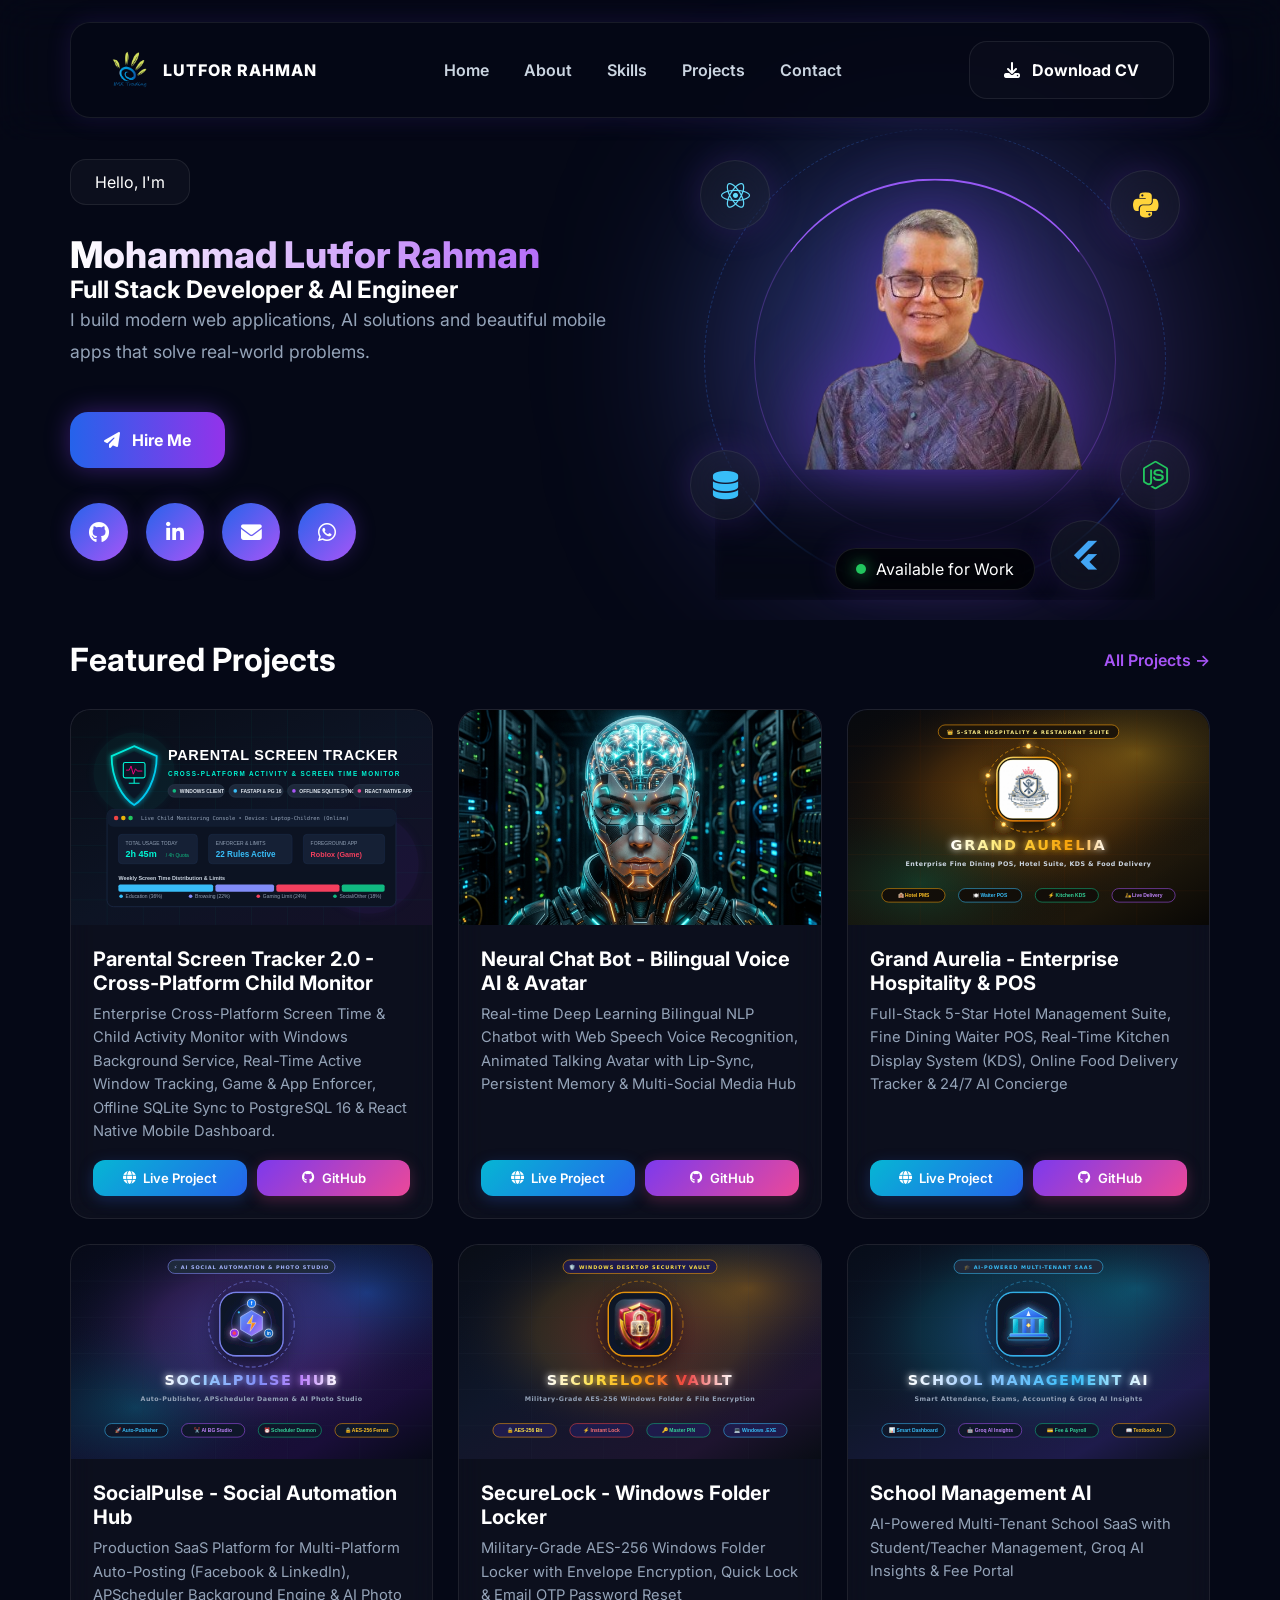
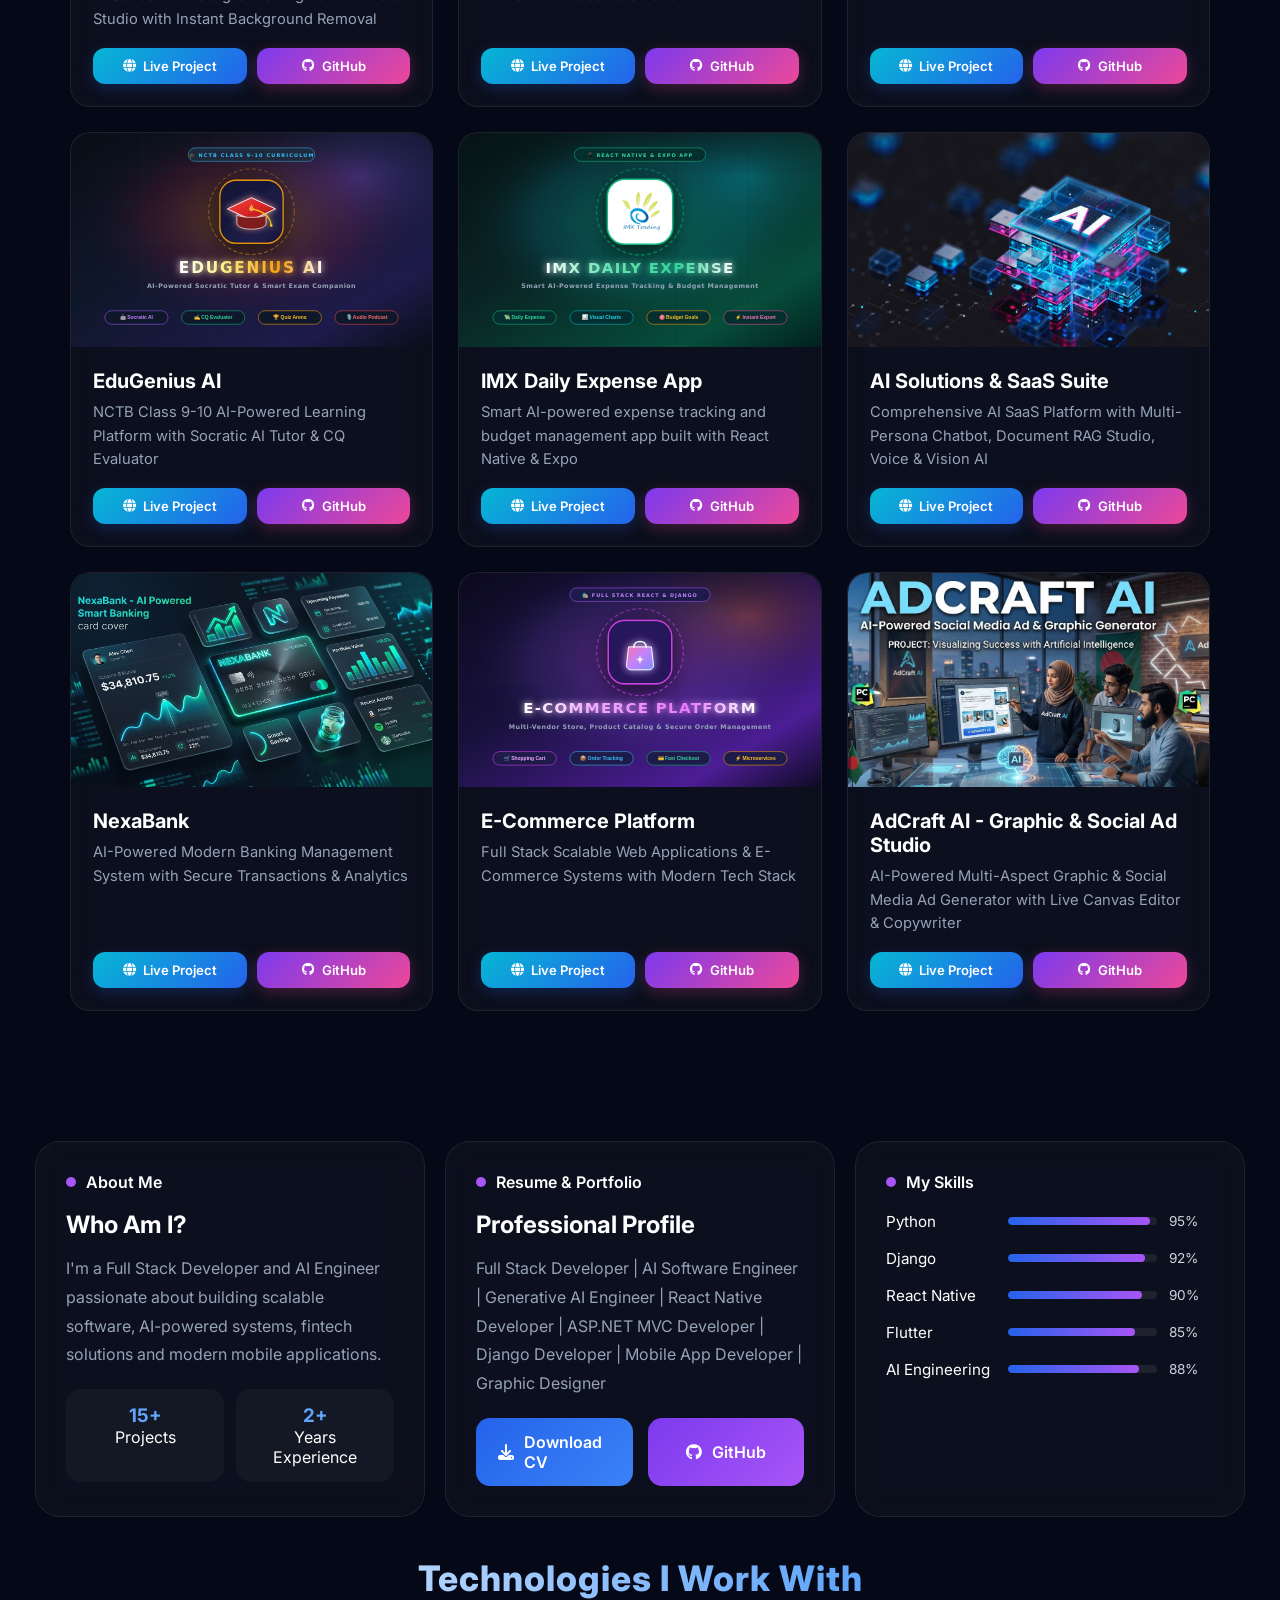
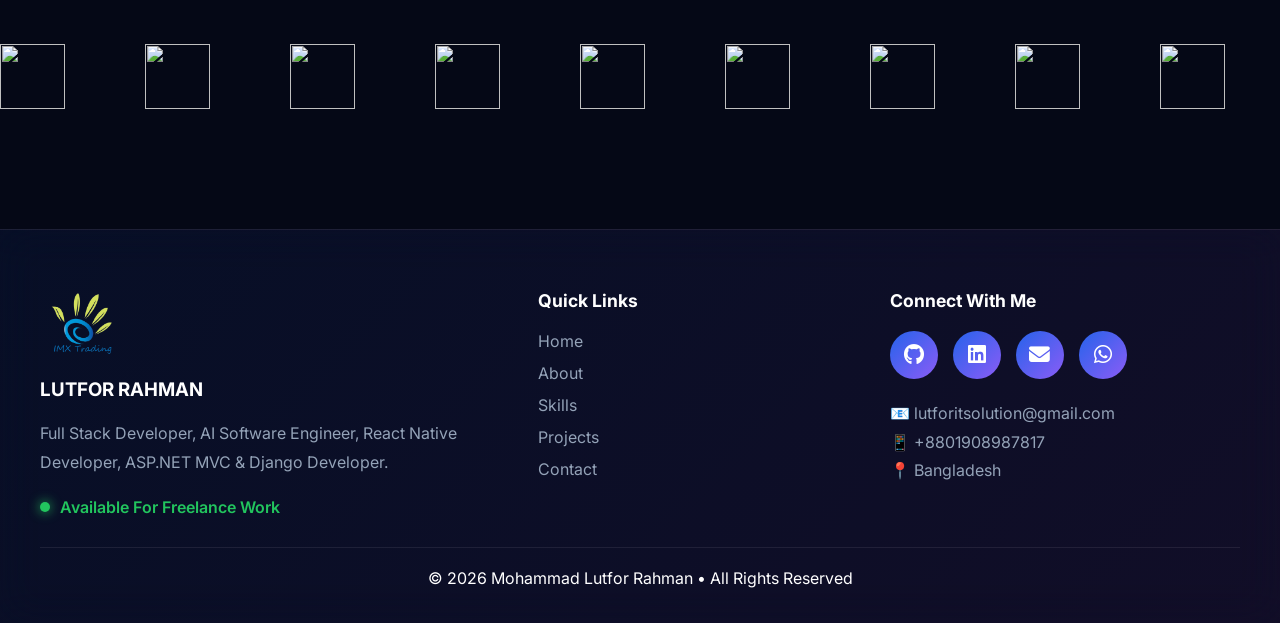
==== commit a8f7a62f: "feat: add Live Project demo page and button for Parental Screen Tracker 2.0" ====
--- a/index.html
+++ b/index.html
@@ -311,13 +311,13 @@
         <h3>Parental Screen Tracker 2.0 - Cross-Platform Child Monitor</h3>
         <p>Enterprise Cross-Platform Screen Time &amp; Child Activity Monitor with Windows Background Service, Real-Time Active Window Tracking, Game &amp; App Enforcer, Offline SQLite Sync to PostgreSQL 16 &amp; React Native Mobile Dashboard.</p>
         <div class="project-tags">
+          <a href="https://lutfor-portfolio.vercel.app/parental-tracker.html" target="_blank">
+            <i class="fa-solid fa-globe"></i>
+            Live Project
+          </a>
           <a href="https://github.com/rokeyaag/parental-screen-tracker" target="_blank">
             <i class="fa-brands fa-github"></i>
             GitHub
-          </a>
-          <a href="https://github.com/rokeyaag/parental-screen-tracker#readme" target="_blank">
-            <i class="fa-solid fa-book-open"></i>
-            Docs &amp; Setup
           </a>
         </div>
       </div>
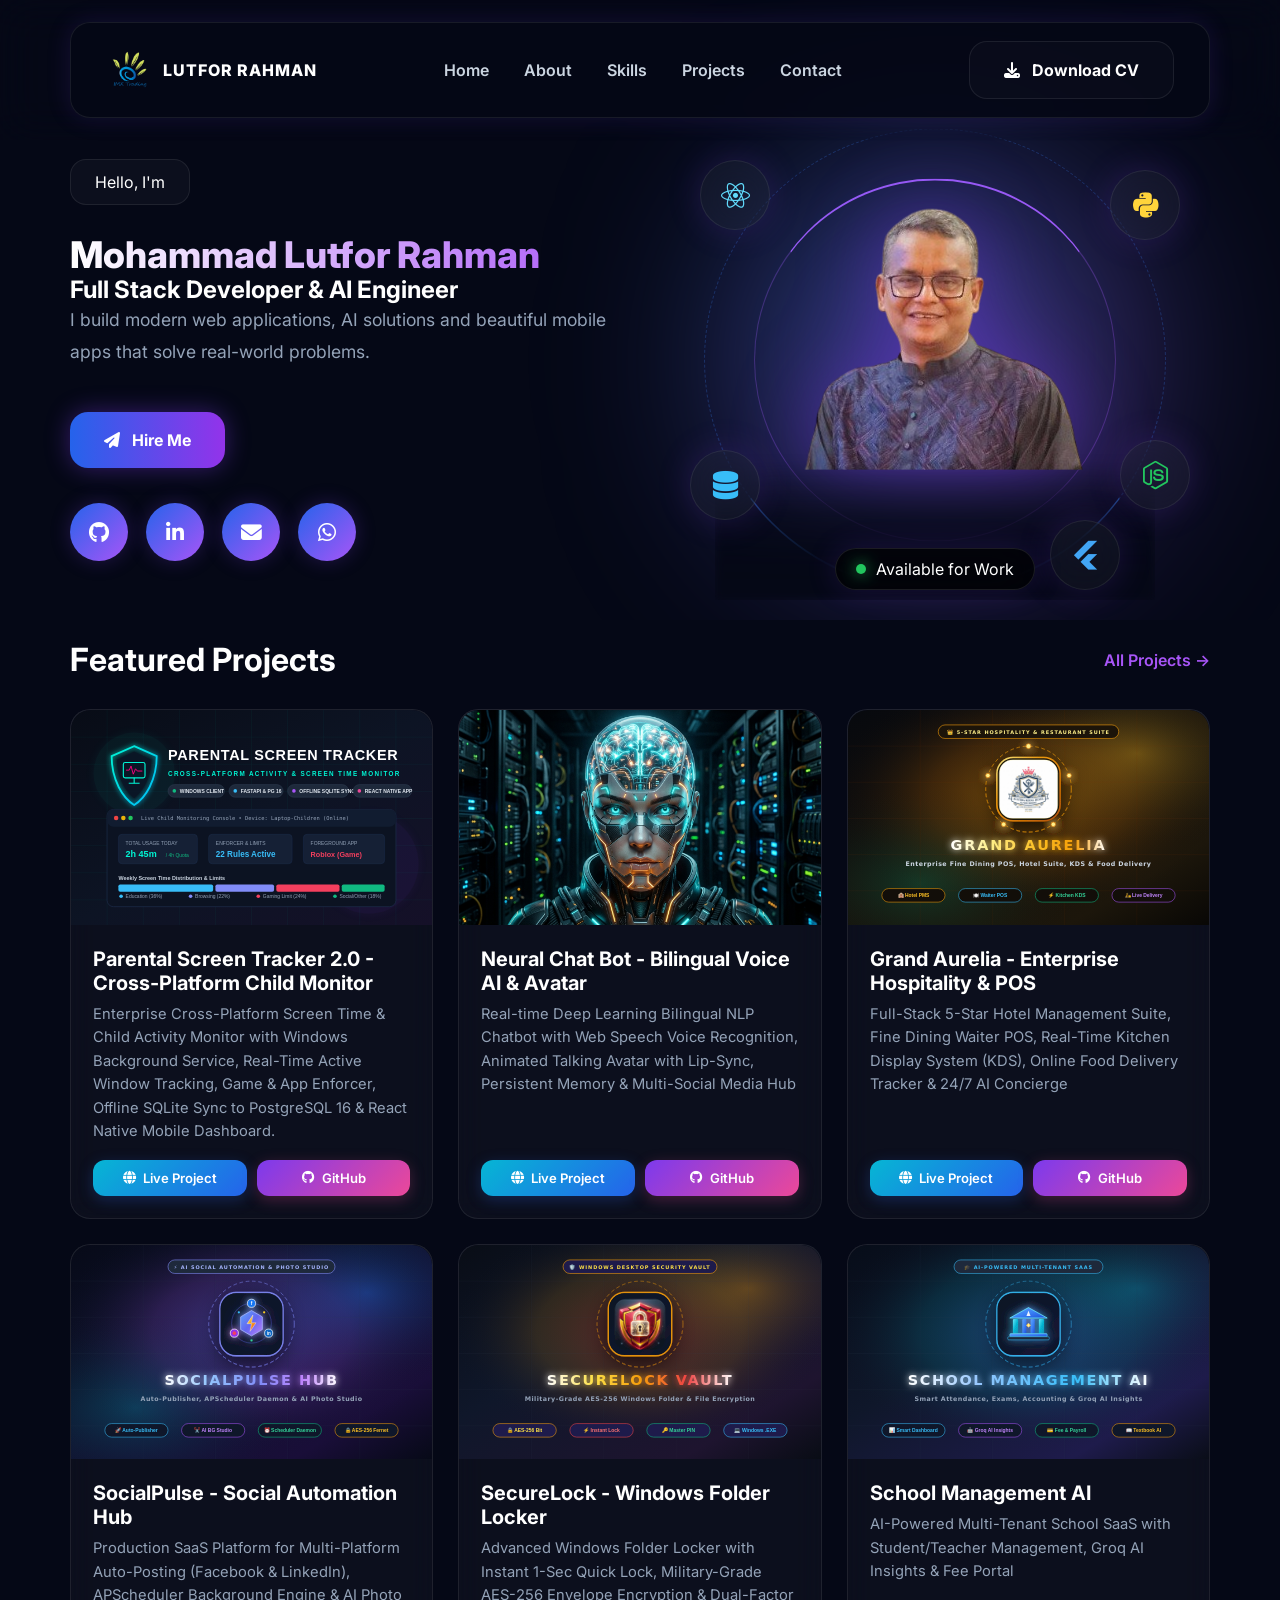
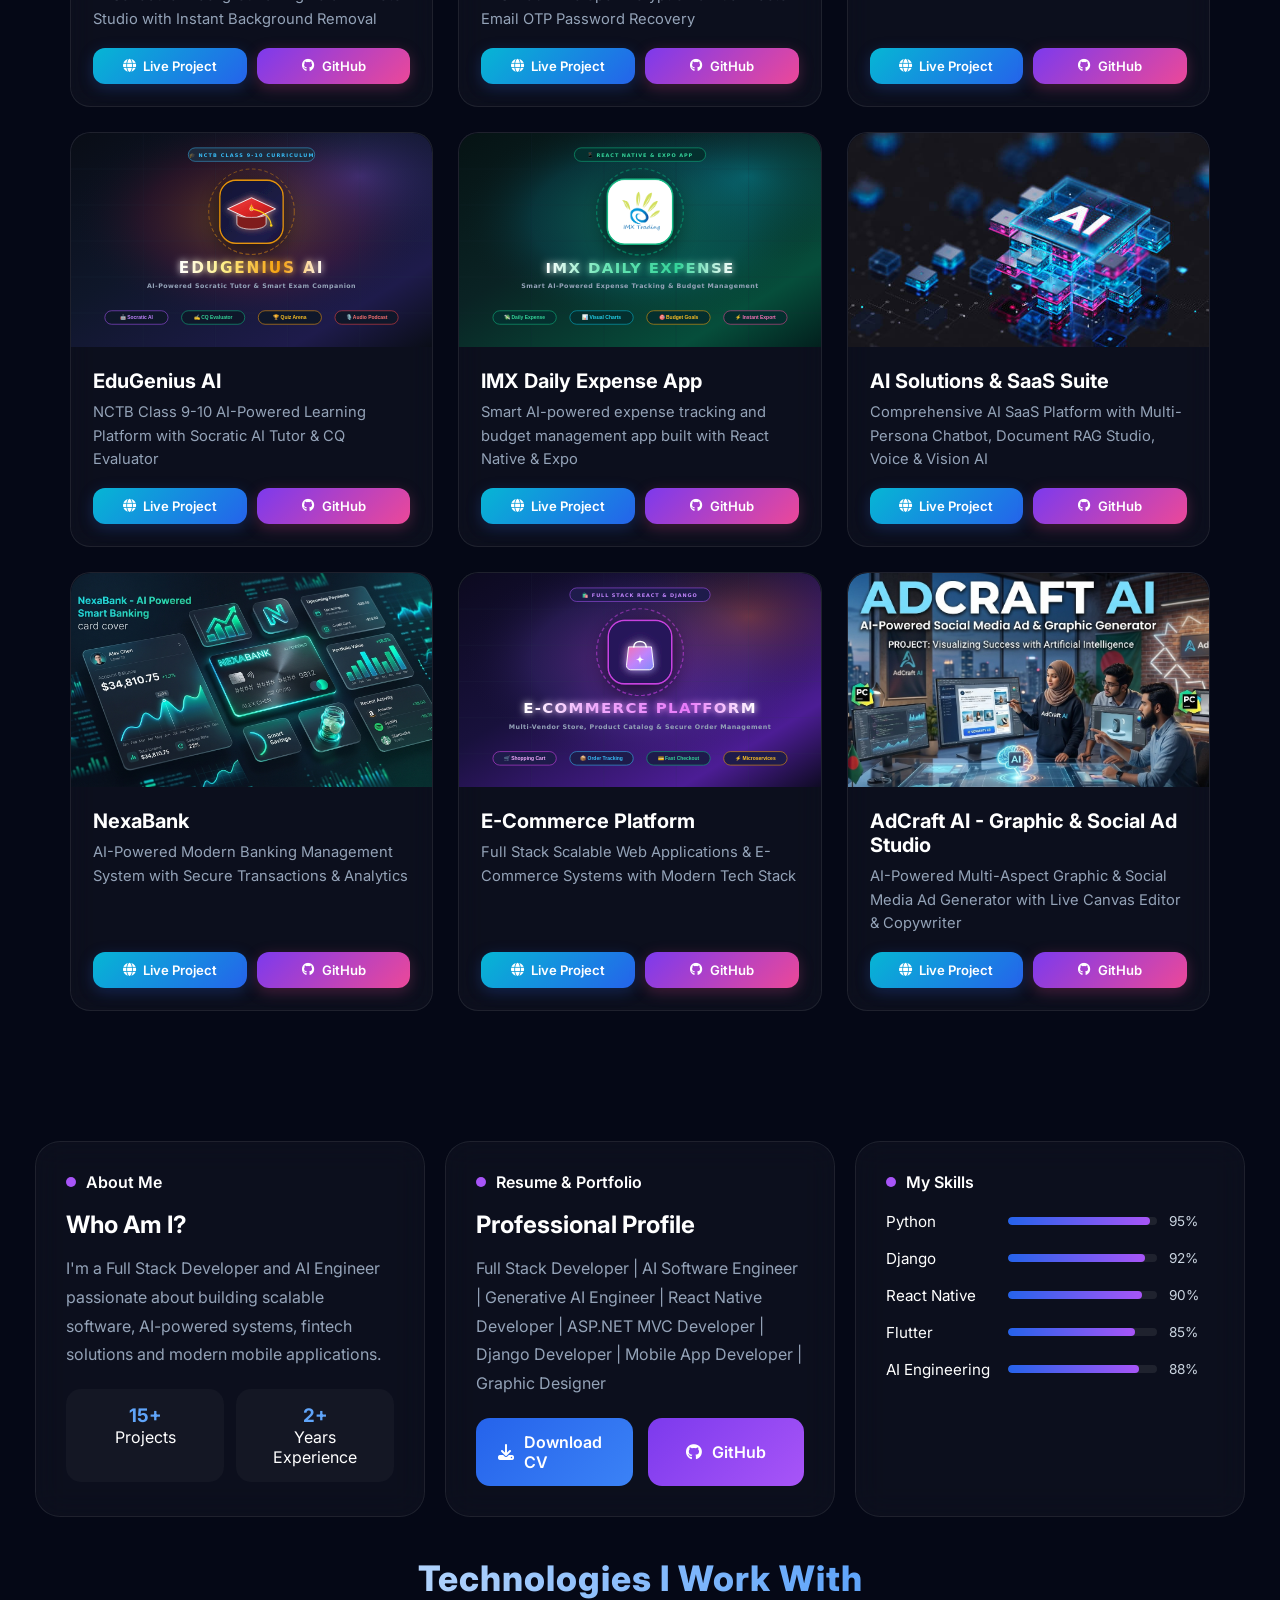
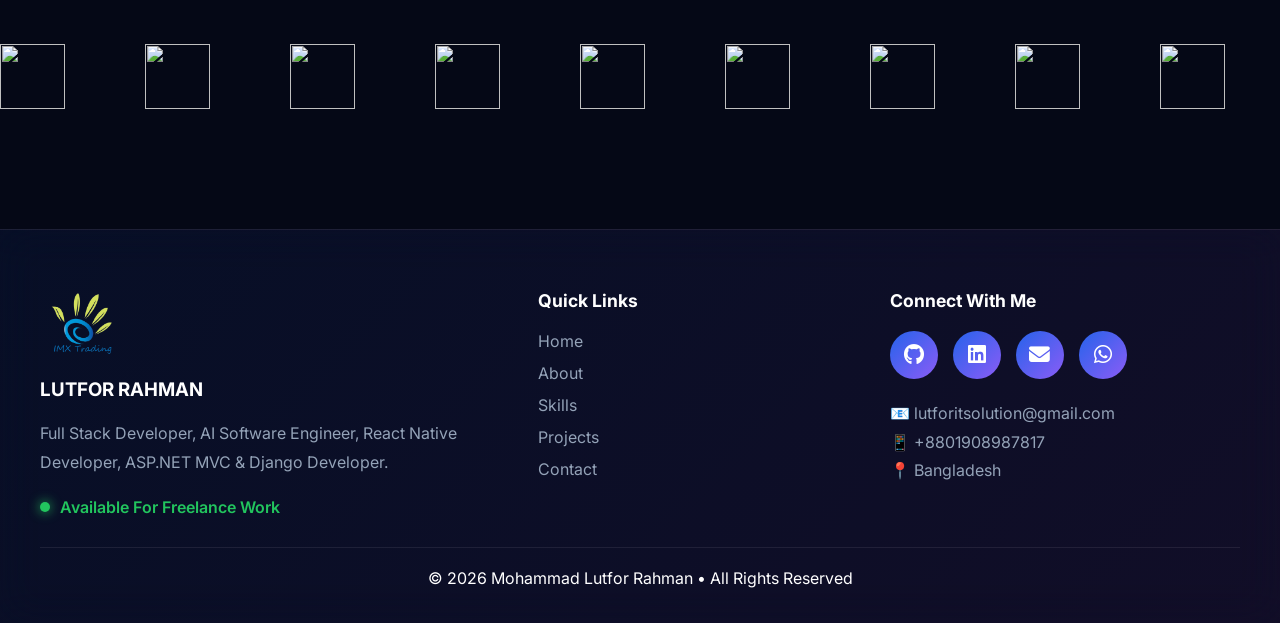
==== commit 2cd7e734: "Update SecureLock feature highlights and live links" ====
--- a/index.html
+++ b/index.html
@@ -408,7 +408,7 @@
 
         <h3>SecureLock - Windows Folder Locker</h3>
 
-        <p>Military-Grade AES-256 Windows Folder Locker with Envelope Encryption, Quick Lock &amp; Email OTP Password Reset</p>
+        <p>Advanced Windows Folder Locker with Instant 1-Sec Quick Lock, Military-Grade AES-256 Envelope Encryption &amp; Dual-Factor Email OTP Password Recovery</p>
 
         <div class="project-tags">
 
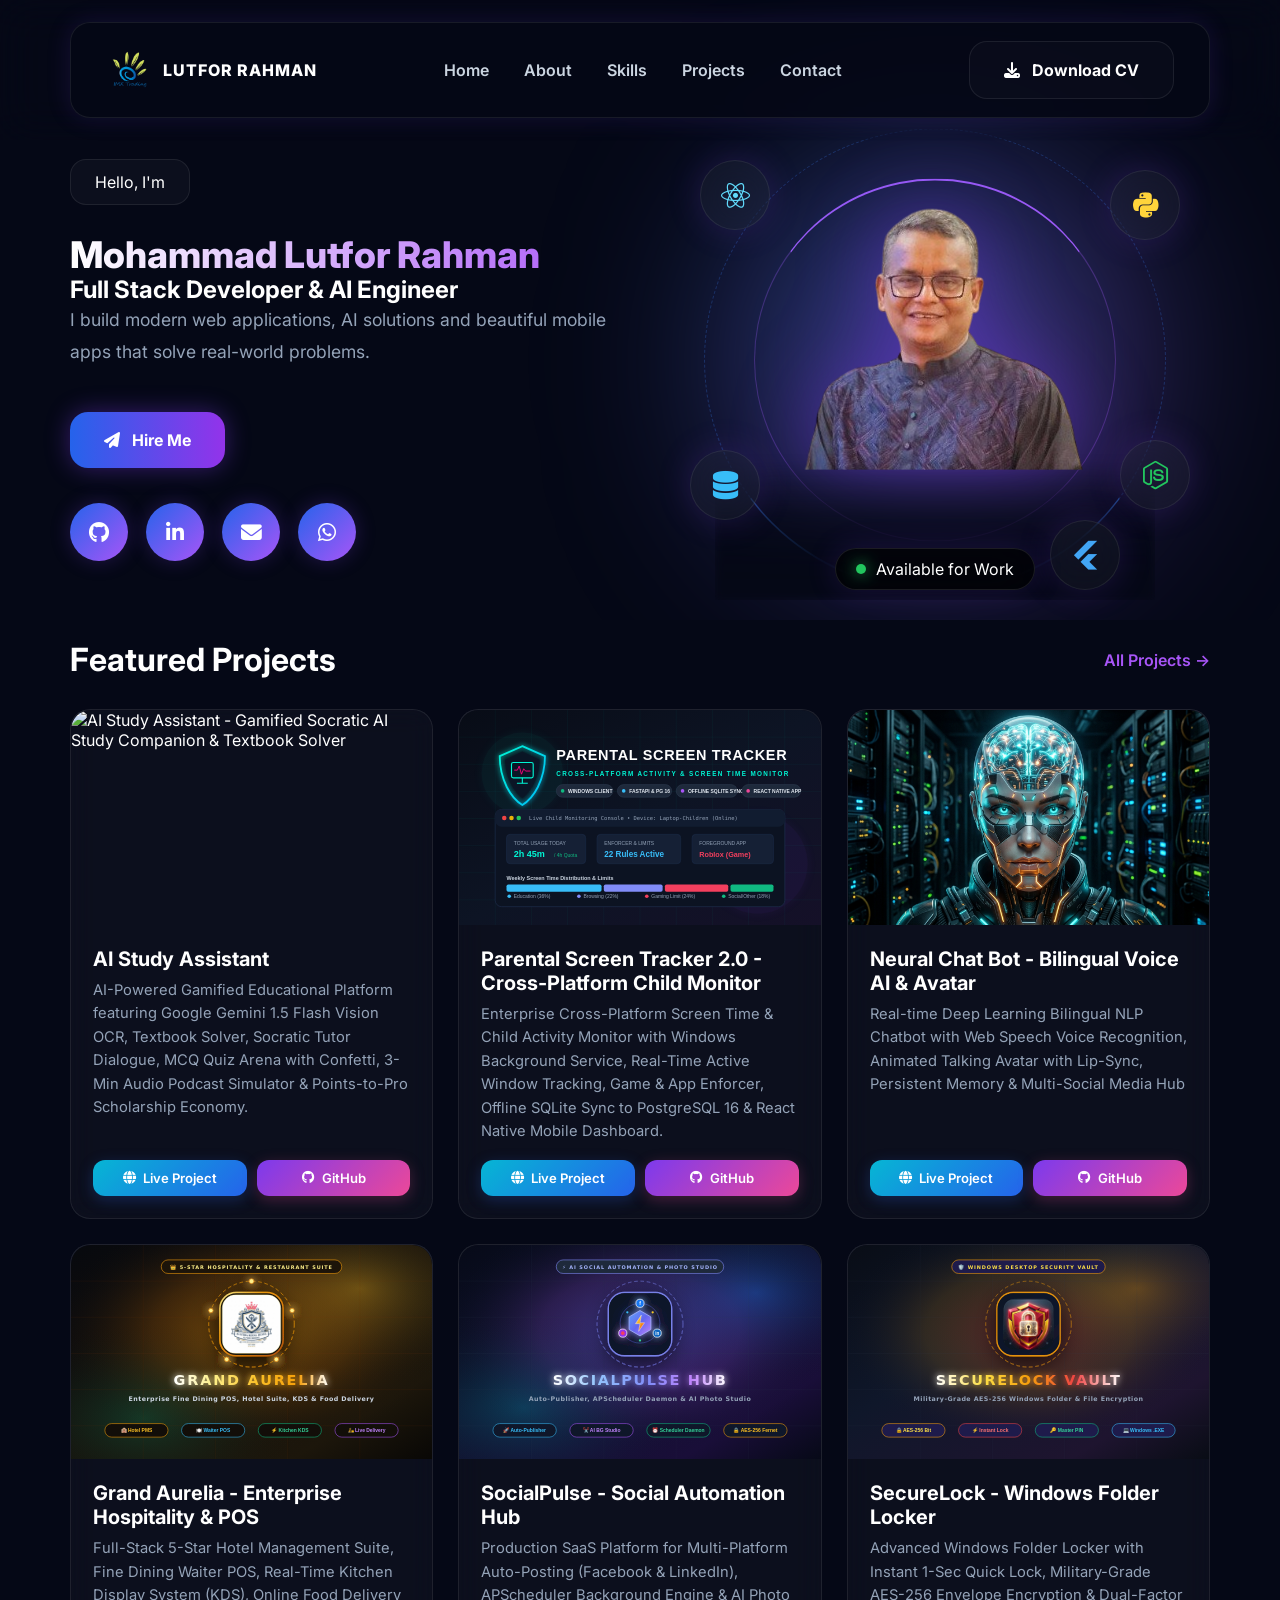
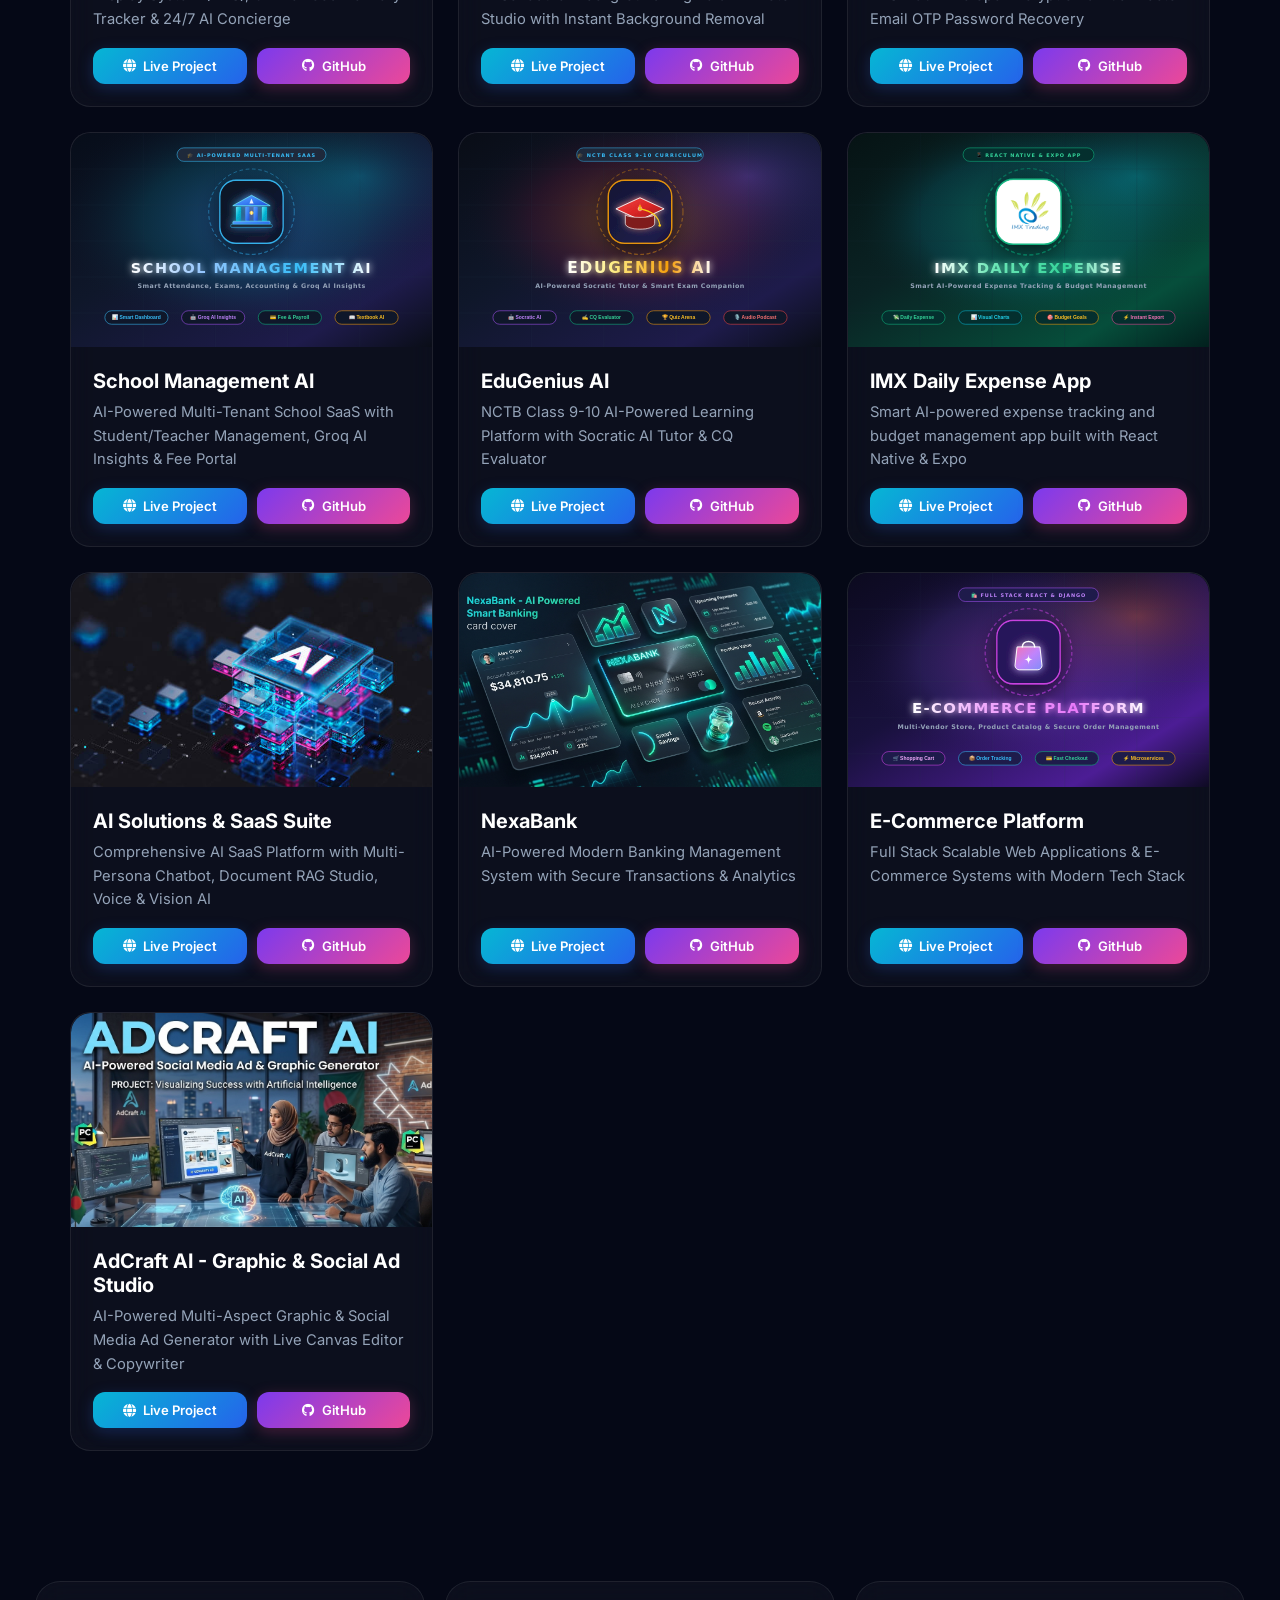
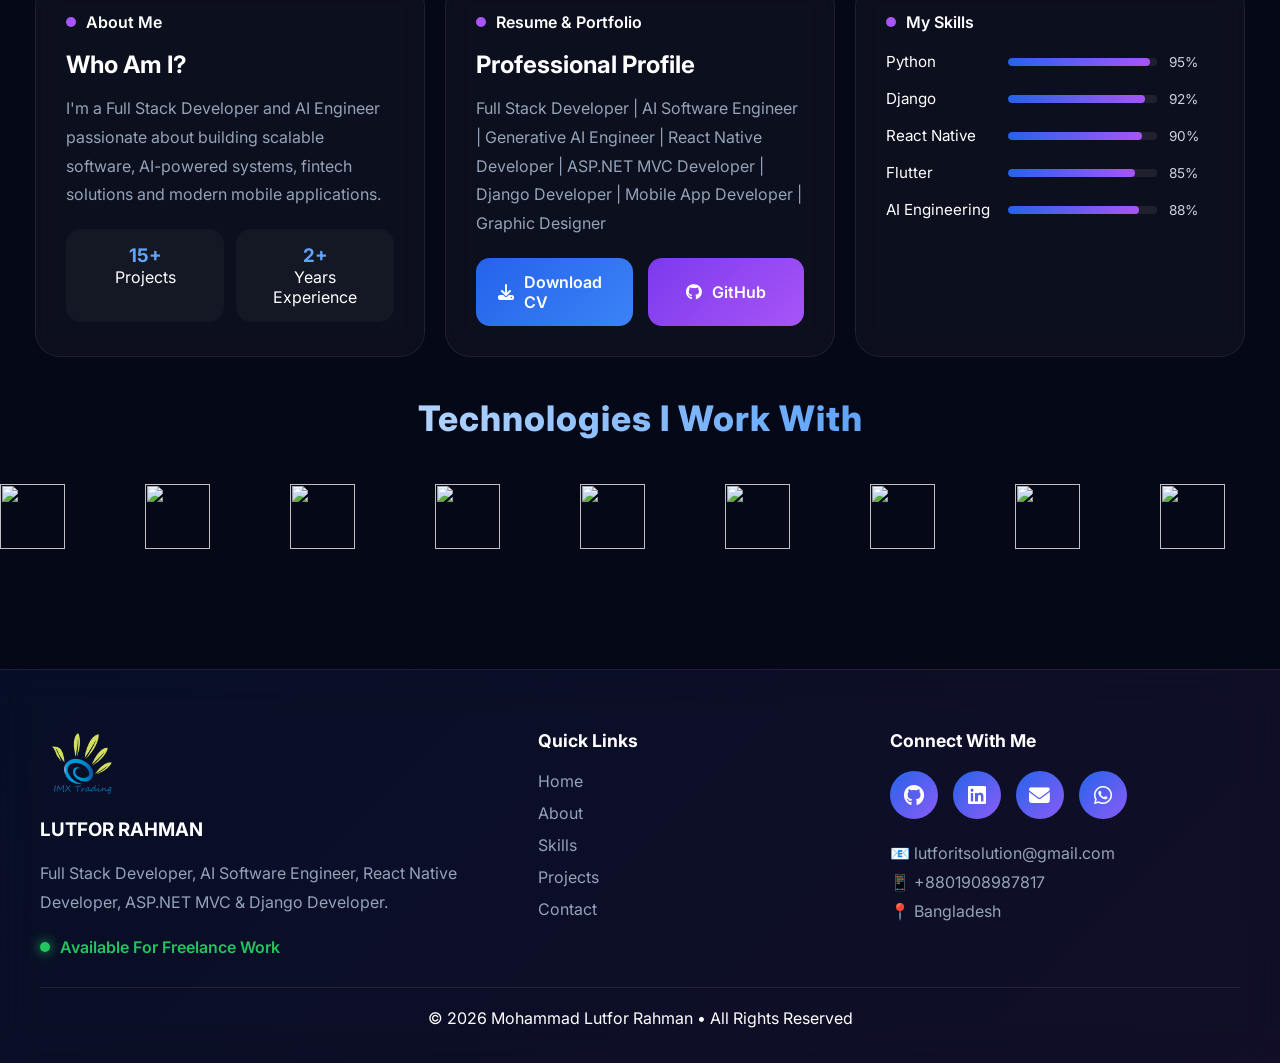
==== commit 20a463fa: "feat: add AI Study Assistant to featured projects" ====
--- a/index.html
+++ b/index.html
@@ -303,6 +303,25 @@
   </div>
 
   <div class="projects-grid">
+
+    <!-- Project: AI Study Assistant -->
+    <div class="project-card">
+      <img src="images/ai-study-assistant.svg" alt="AI Study Assistant - Gamified Socratic AI Study Companion &amp; Textbook Solver">
+      <div class="project-content">
+        <h3>AI Study Assistant</h3>
+        <p>AI-Powered Gamified Educational Platform featuring Google Gemini 1.5 Flash Vision OCR, Textbook Solver, Socratic Tutor Dialogue, MCQ Quiz Arena with Confetti, 3-Min Audio Podcast Simulator &amp; Points-to-Pro Scholarship Economy.</p>
+        <div class="project-tags">
+          <a href="https://ai-study-assistant-two-theta.vercel.app" target="_blank">
+            <i class="fa-solid fa-globe"></i>
+            Live Project
+          </a>
+          <a href="https://github.com/rokeyaag/ai-study-assistant" target="_blank">
+            <i class="fa-brands fa-github"></i>
+            GitHub
+          </a>
+        </div>
+      </div>
+    </div>
 
     <!-- Project: Parental Screen Tracker 2.0 -->
     <div class="project-card">
@@ -915,4 +934,4 @@
 
   </div>
 
-</footer>+</footer>
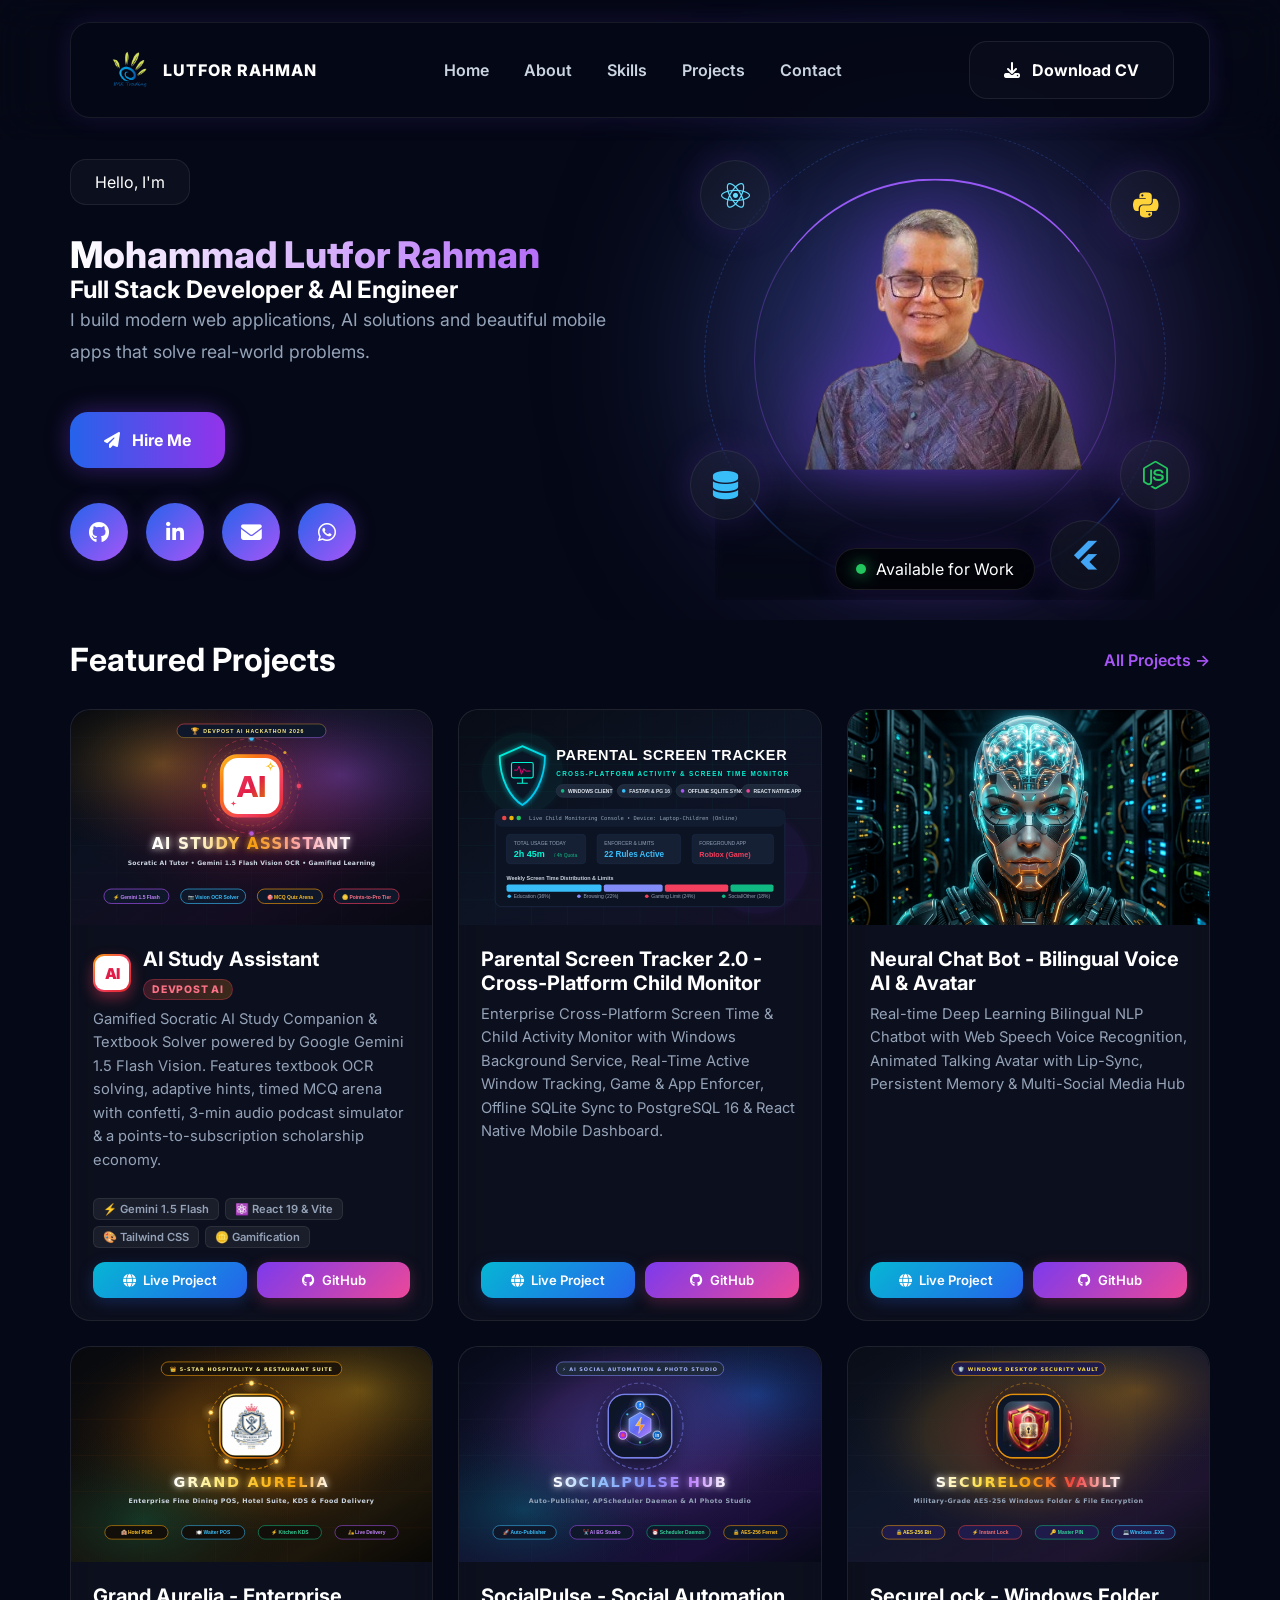
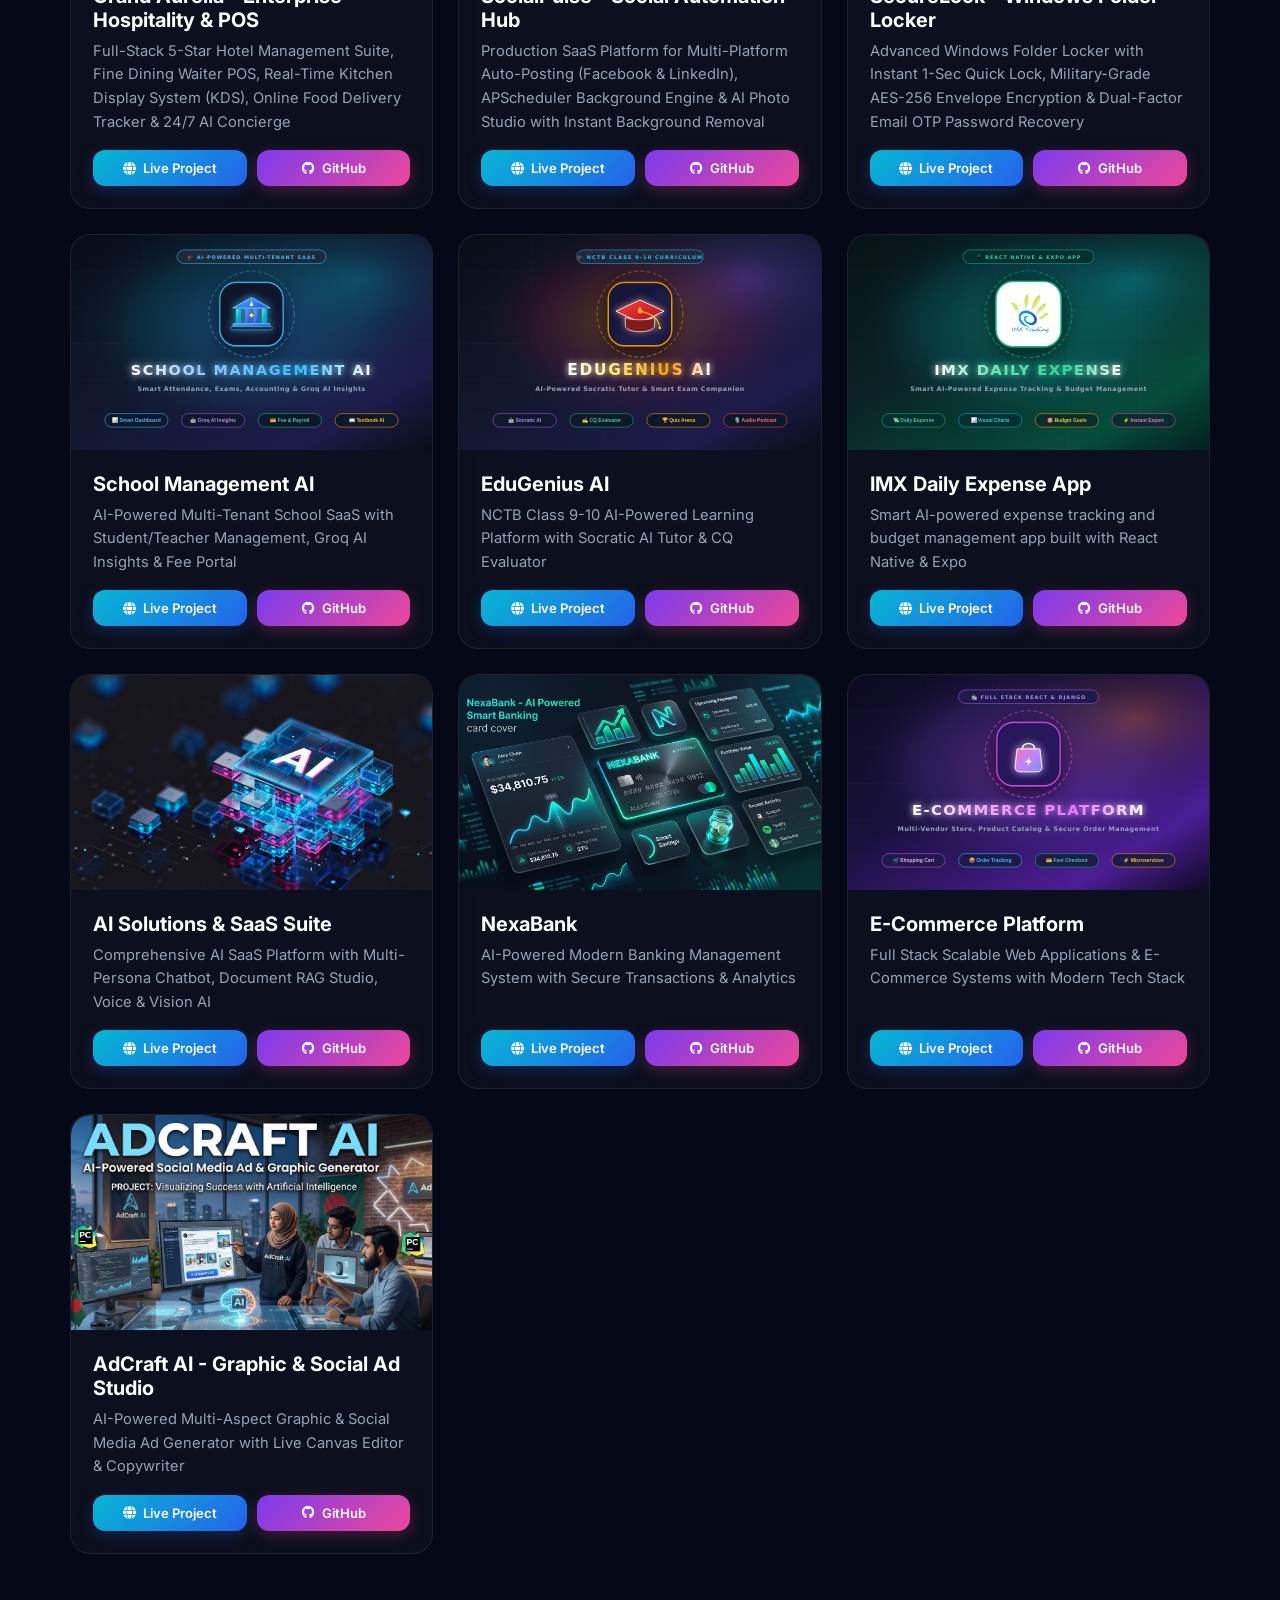
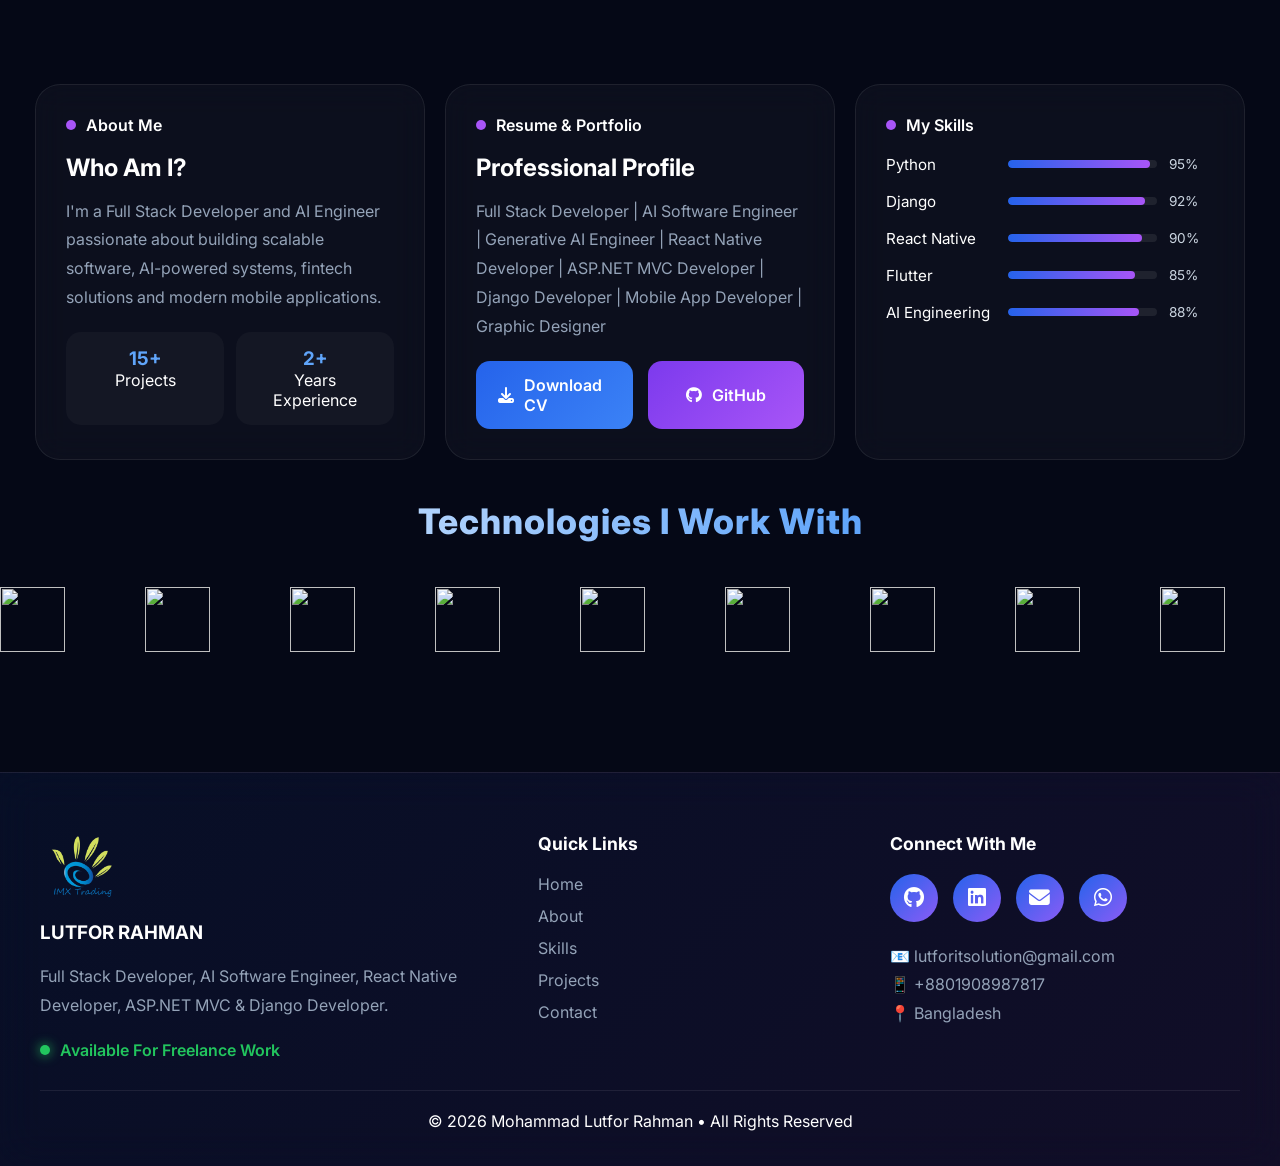
==== commit da74b2f5: "style: enhance AI Study Assistant card with official logo badge, tech pills, and redesigned banner" ====
--- a/index.html
+++ b/index.html
@@ -306,10 +306,27 @@
 
     <!-- Project: AI Study Assistant -->
     <div class="project-card">
-      <img src="images/ai-study-assistant.svg" alt="AI Study Assistant - Gamified Socratic AI Study Companion &amp; Textbook Solver">
-      <div class="project-content">
-        <h3>AI Study Assistant</h3>
-        <p>AI-Powered Gamified Educational Platform featuring Google Gemini 1.5 Flash Vision OCR, Textbook Solver, Socratic Tutor Dialogue, MCQ Quiz Arena with Confetti, 3-Min Audio Podcast Simulator &amp; Points-to-Pro Scholarship Economy.</p>
+      <img src="images/ai-study-assistant.svg?v=2" alt="AI Study Assistant - Gamified Socratic AI Study Companion &amp; Textbook Solver">
+      <div class="project-content">
+        <div style="display:flex;align-items:center;gap:12px;margin-bottom:8px;">
+          <div style="width:38px;height:38px;border-radius:11px;background:linear-gradient(135deg,#f59e0b,#f43f5e,#dc2626);padding:2px;display:flex;align-items:center;justify-content:center;box-shadow:0 6px 14px rgba(244,63,94,0.4);flex-shrink:0;">
+            <div style="width:100%;height:100%;background:#ffffff;border-radius:9px;display:flex;align-items:center;justify-content:center;font-weight:900;font-size:15px;color:#e11d48;letter-spacing:-0.5px;">AI</div>
+          </div>
+          <div style="display:flex;align-items:center;gap:8px;flex-wrap:wrap;">
+            <h3 style="margin:0;">AI Study Assistant</h3>
+            <span style="font-size:0.65rem;font-weight:800;letter-spacing:0.8px;padding:3px 8px;border-radius:12px;background:linear-gradient(135deg,rgba(244,63,94,0.2),rgba(245,158,11,0.2));color:#fb7185;border:1px solid rgba(244,63,94,0.3);text-transform:uppercase;">DevPost AI</span>
+          </div>
+        </div>
+
+        <p>Gamified Socratic AI Study Companion &amp; Textbook Solver powered by Google Gemini 1.5 Flash Vision. Features textbook OCR solving, adaptive hints, timed MCQ arena with confetti, 3-min audio podcast simulator &amp; a points-to-subscription scholarship economy.</p>
+
+        <div style="display:flex;flex-wrap:wrap;gap:6px;margin:10px 0 14px 0;">
+          <span style="font-size:0.7rem;font-weight:600;padding:3px 9px;border-radius:6px;background:rgba(255,255,255,0.06);color:#94a3b8;border:1px solid rgba(255,255,255,0.08);">⚡ Gemini 1.5 Flash</span>
+          <span style="font-size:0.7rem;font-weight:600;padding:3px 9px;border-radius:6px;background:rgba(255,255,255,0.06);color:#94a3b8;border:1px solid rgba(255,255,255,0.08);">⚛️ React 19 &amp; Vite</span>
+          <span style="font-size:0.7rem;font-weight:600;padding:3px 9px;border-radius:6px;background:rgba(255,255,255,0.06);color:#94a3b8;border:1px solid rgba(255,255,255,0.08);">🎨 Tailwind CSS</span>
+          <span style="font-size:0.7rem;font-weight:600;padding:3px 9px;border-radius:6px;background:rgba(255,255,255,0.06);color:#94a3b8;border:1px solid rgba(255,255,255,0.08);">🪙 Gamification</span>
+        </div>
+
         <div class="project-tags">
           <a href="https://ai-study-assistant-two-theta.vercel.app" target="_blank">
             <i class="fa-solid fa-globe"></i>
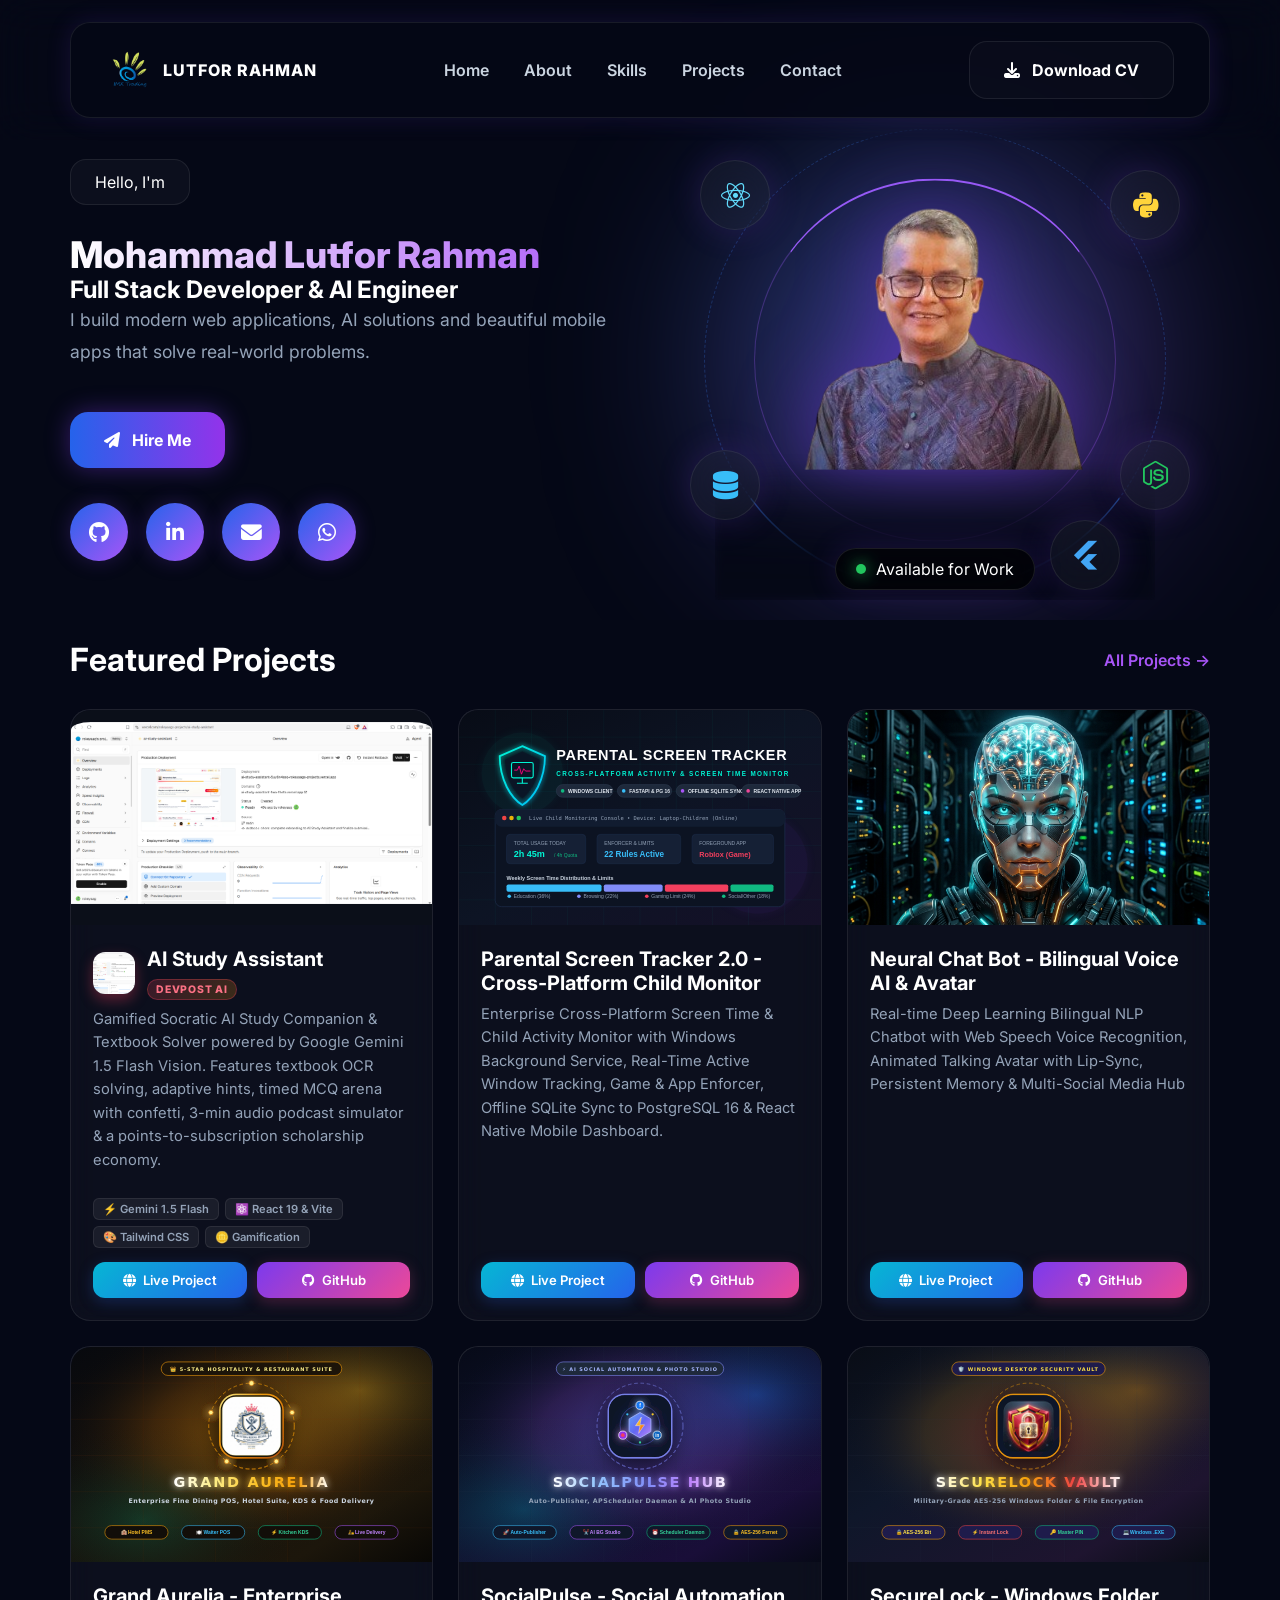
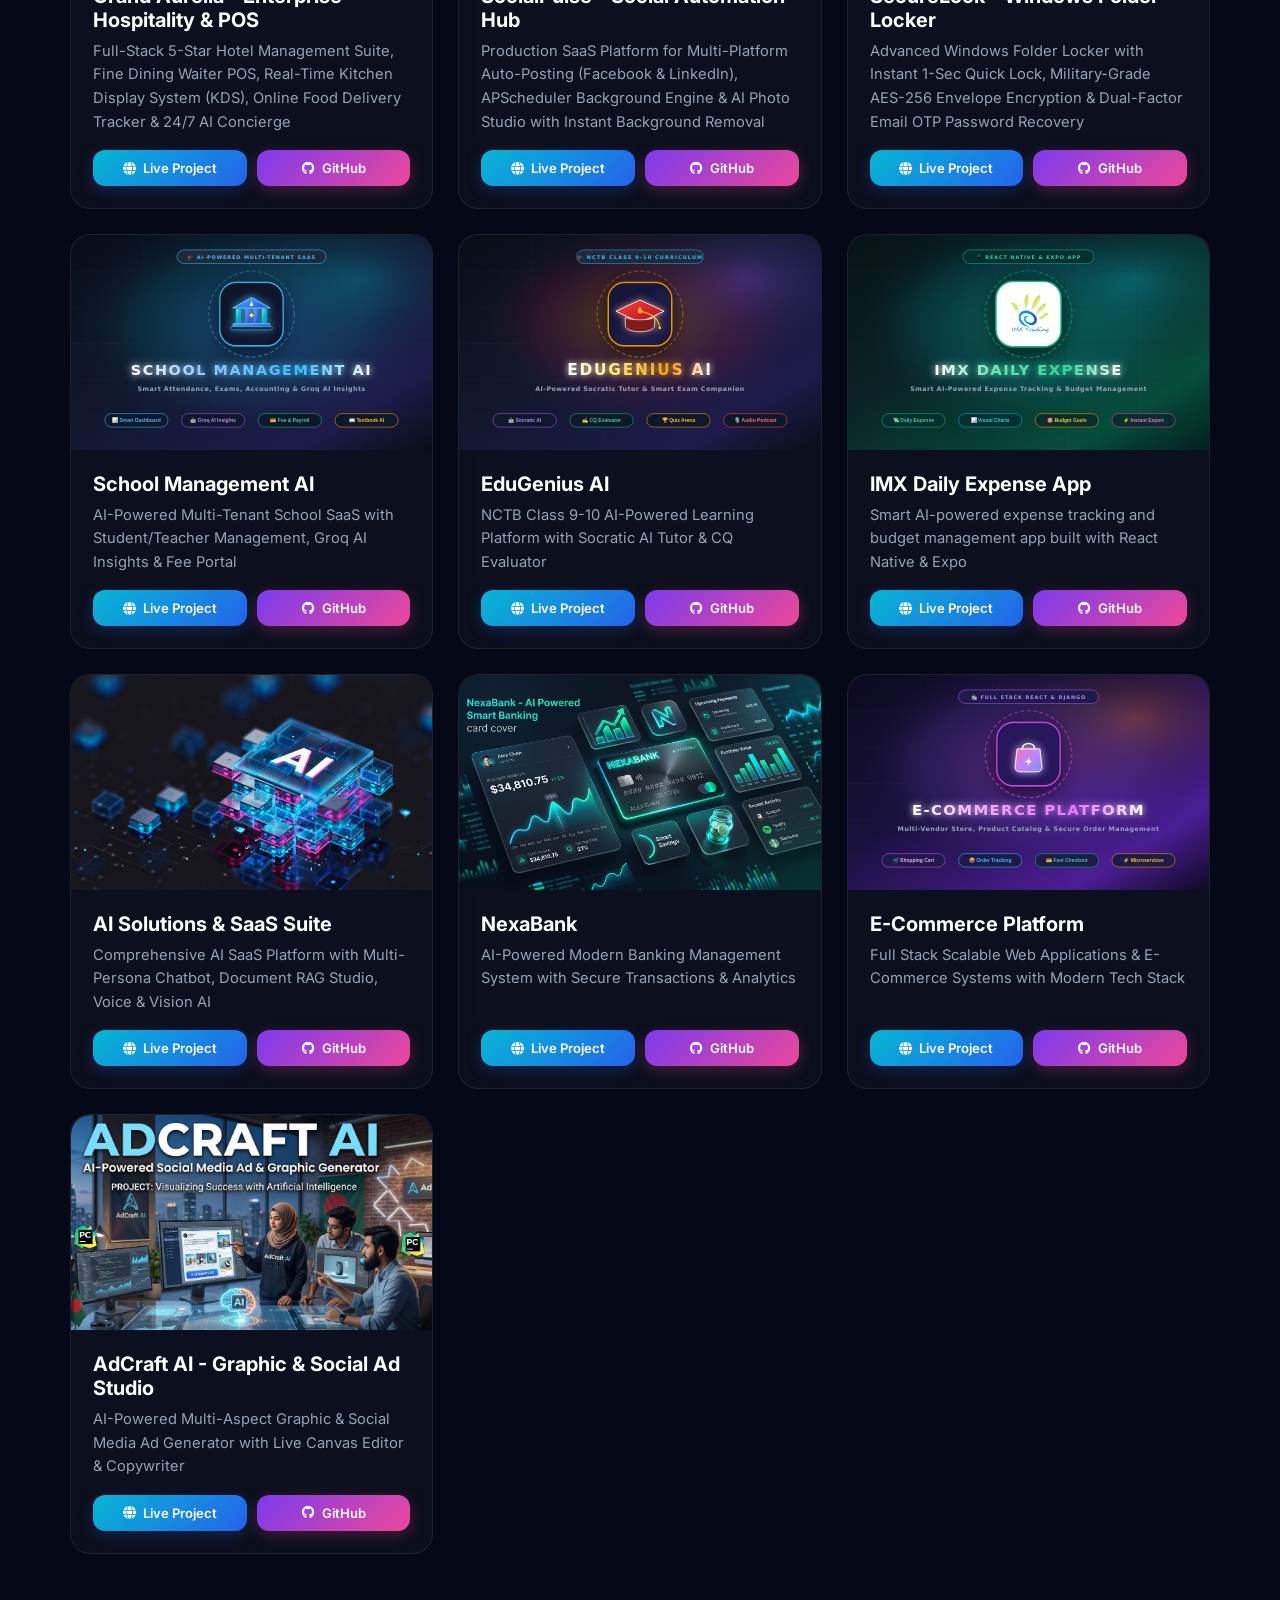
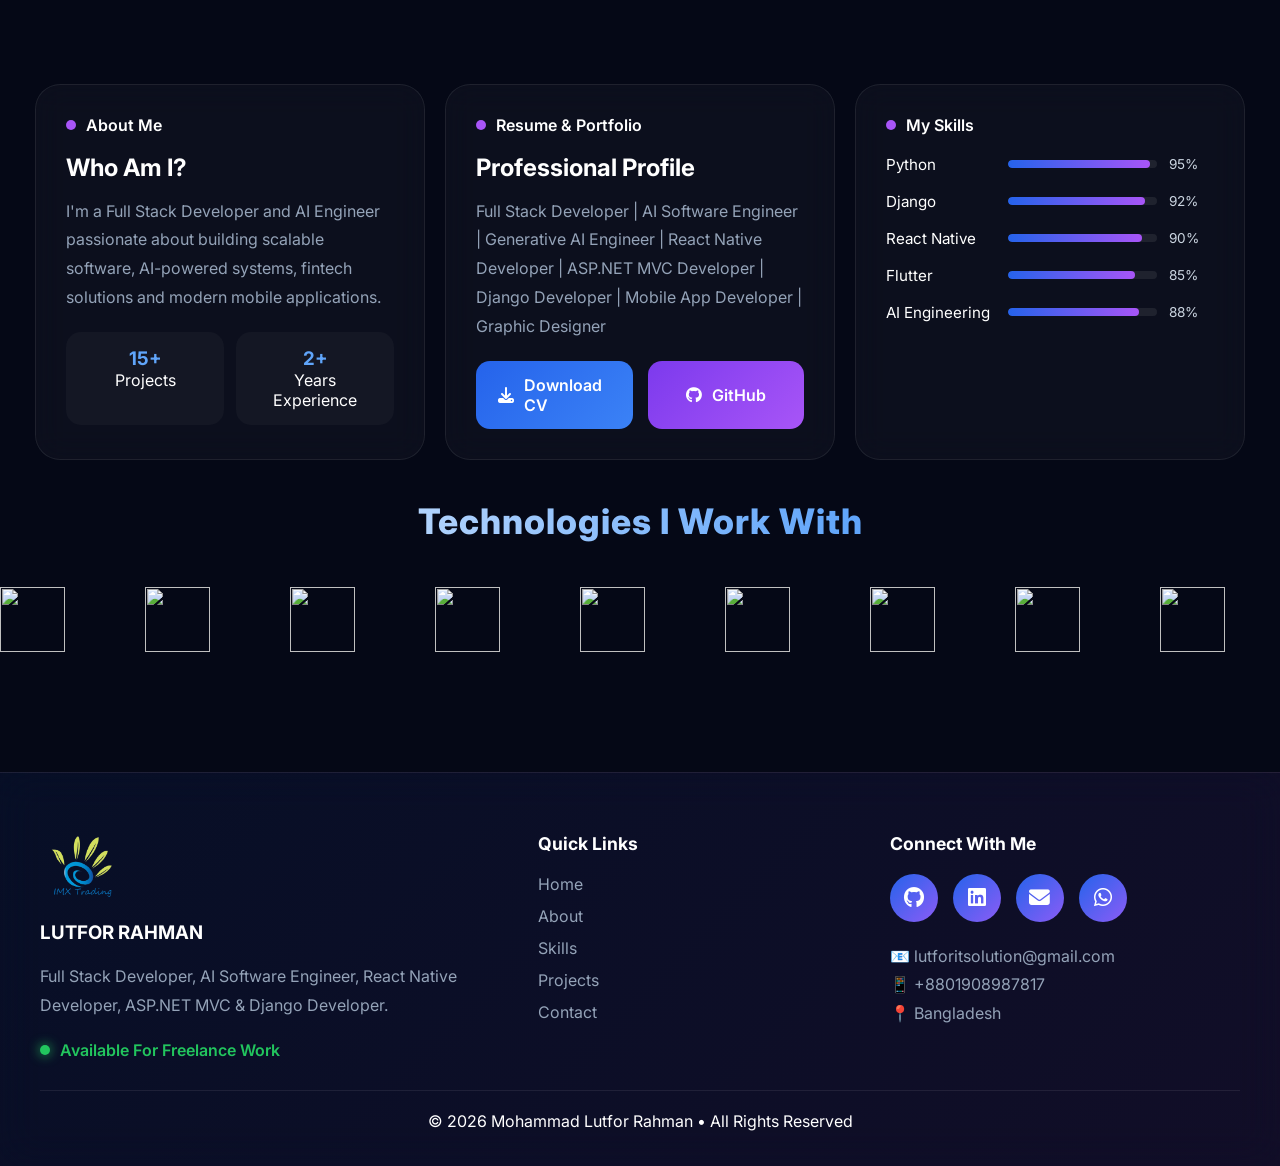
==== commit 4b5aa611: "feat: embed 3D mascot logo in AI Study Assistant card" ====
--- a/index.html
+++ b/index.html
@@ -306,12 +306,10 @@
 
     <!-- Project: AI Study Assistant -->
     <div class="project-card">
-      <img src="images/ai-study-assistant.svg?v=2" alt="AI Study Assistant - Gamified Socratic AI Study Companion &amp; Textbook Solver">
+      <img src="images/ai-study-assistant.png" alt="AI Study Assistant - 3D Mascot Logo &amp; Socratic AI Tutor Platform" style="background:#0b0f19;object-fit:contain;padding:12px 0;">
       <div class="project-content">
         <div style="display:flex;align-items:center;gap:12px;margin-bottom:8px;">
-          <div style="width:38px;height:38px;border-radius:11px;background:linear-gradient(135deg,#f59e0b,#f43f5e,#dc2626);padding:2px;display:flex;align-items:center;justify-content:center;box-shadow:0 6px 14px rgba(244,63,94,0.4);flex-shrink:0;">
-            <div style="width:100%;height:100%;background:#ffffff;border-radius:9px;display:flex;align-items:center;justify-content:center;font-weight:900;font-size:15px;color:#e11d48;letter-spacing:-0.5px;">AI</div>
-          </div>
+          <img src="images/ai-study-assistant-logo.png" alt="Logo" style="width:42px;height:42px;border-radius:12px;object-fit:cover;box-shadow:0 6px 14px rgba(244,63,94,0.35);flex-shrink:0;">
           <div style="display:flex;align-items:center;gap:8px;flex-wrap:wrap;">
             <h3 style="margin:0;">AI Study Assistant</h3>
             <span style="font-size:0.65rem;font-weight:800;letter-spacing:0.8px;padding:3px 8px;border-radius:12px;background:linear-gradient(135deg,rgba(244,63,94,0.2),rgba(245,158,11,0.2));color:#fb7185;border:1px solid rgba(244,63,94,0.3);text-transform:uppercase;">DevPost AI</span>
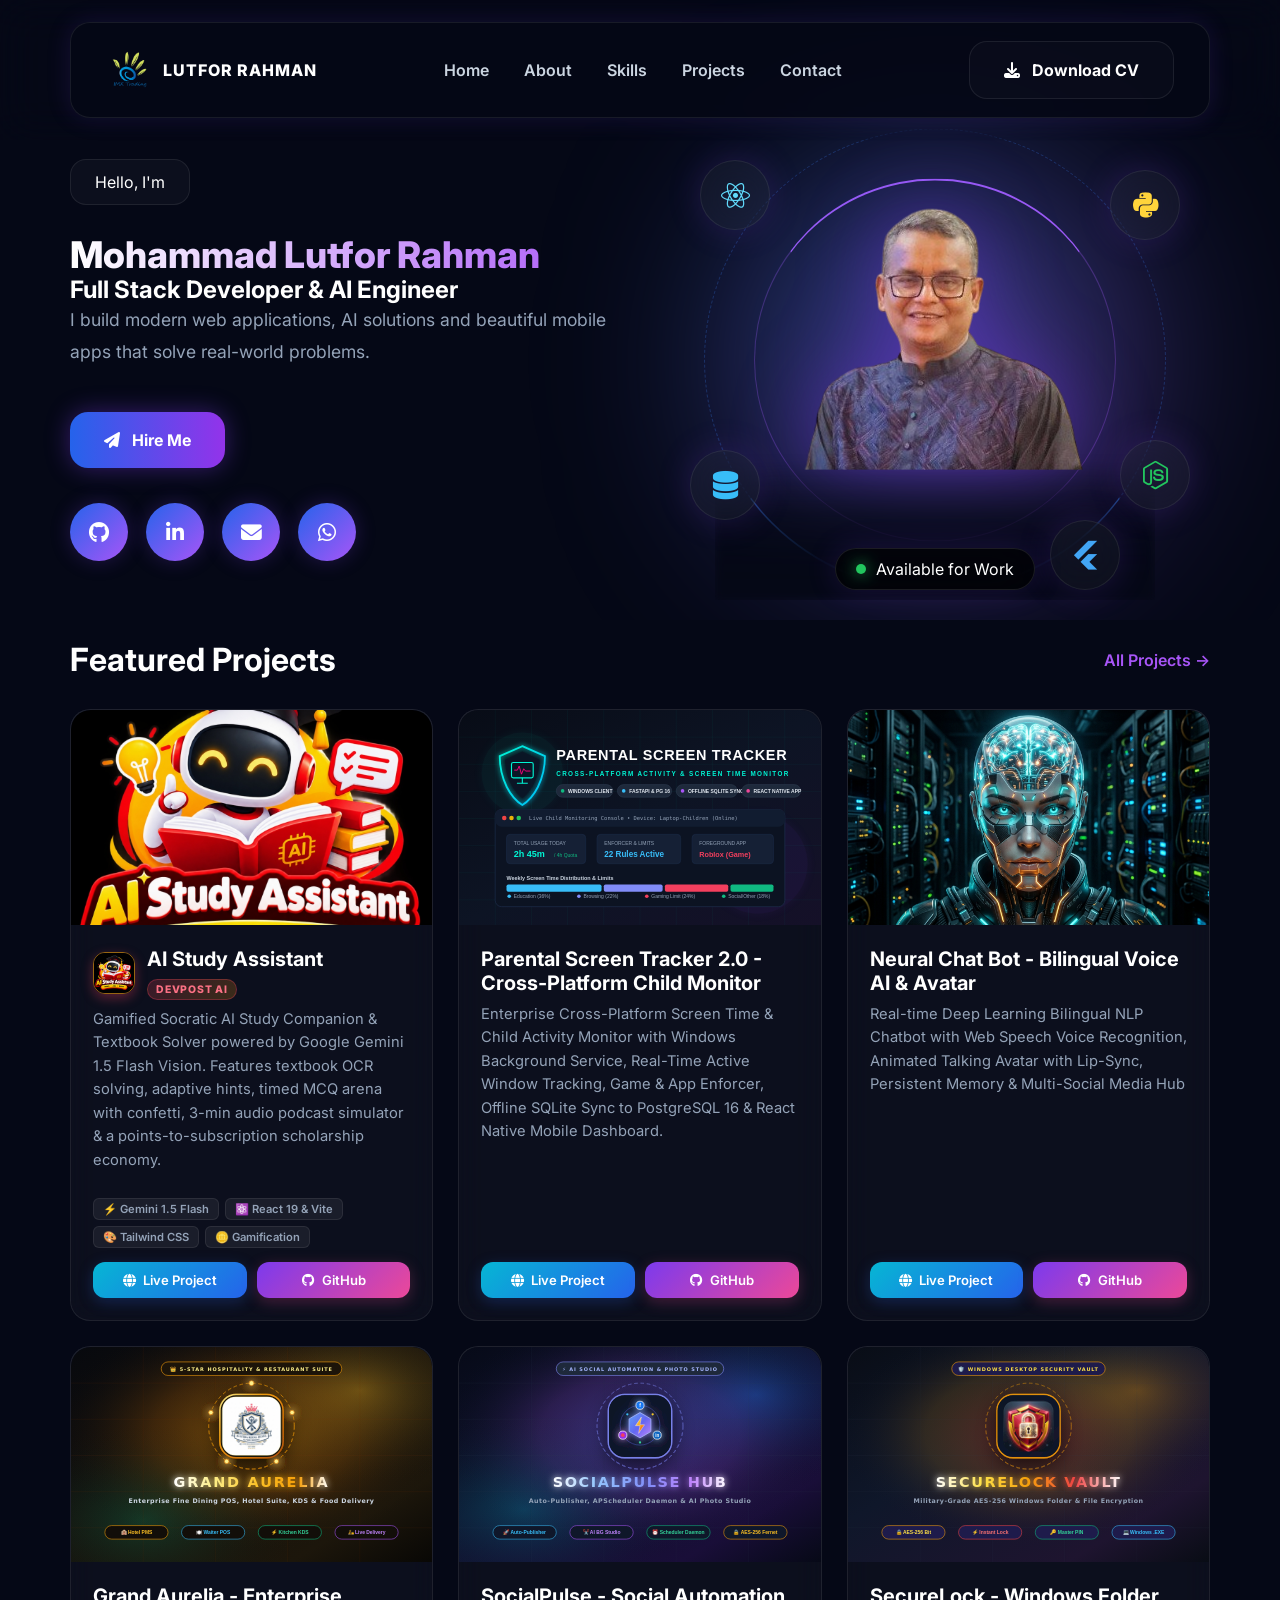
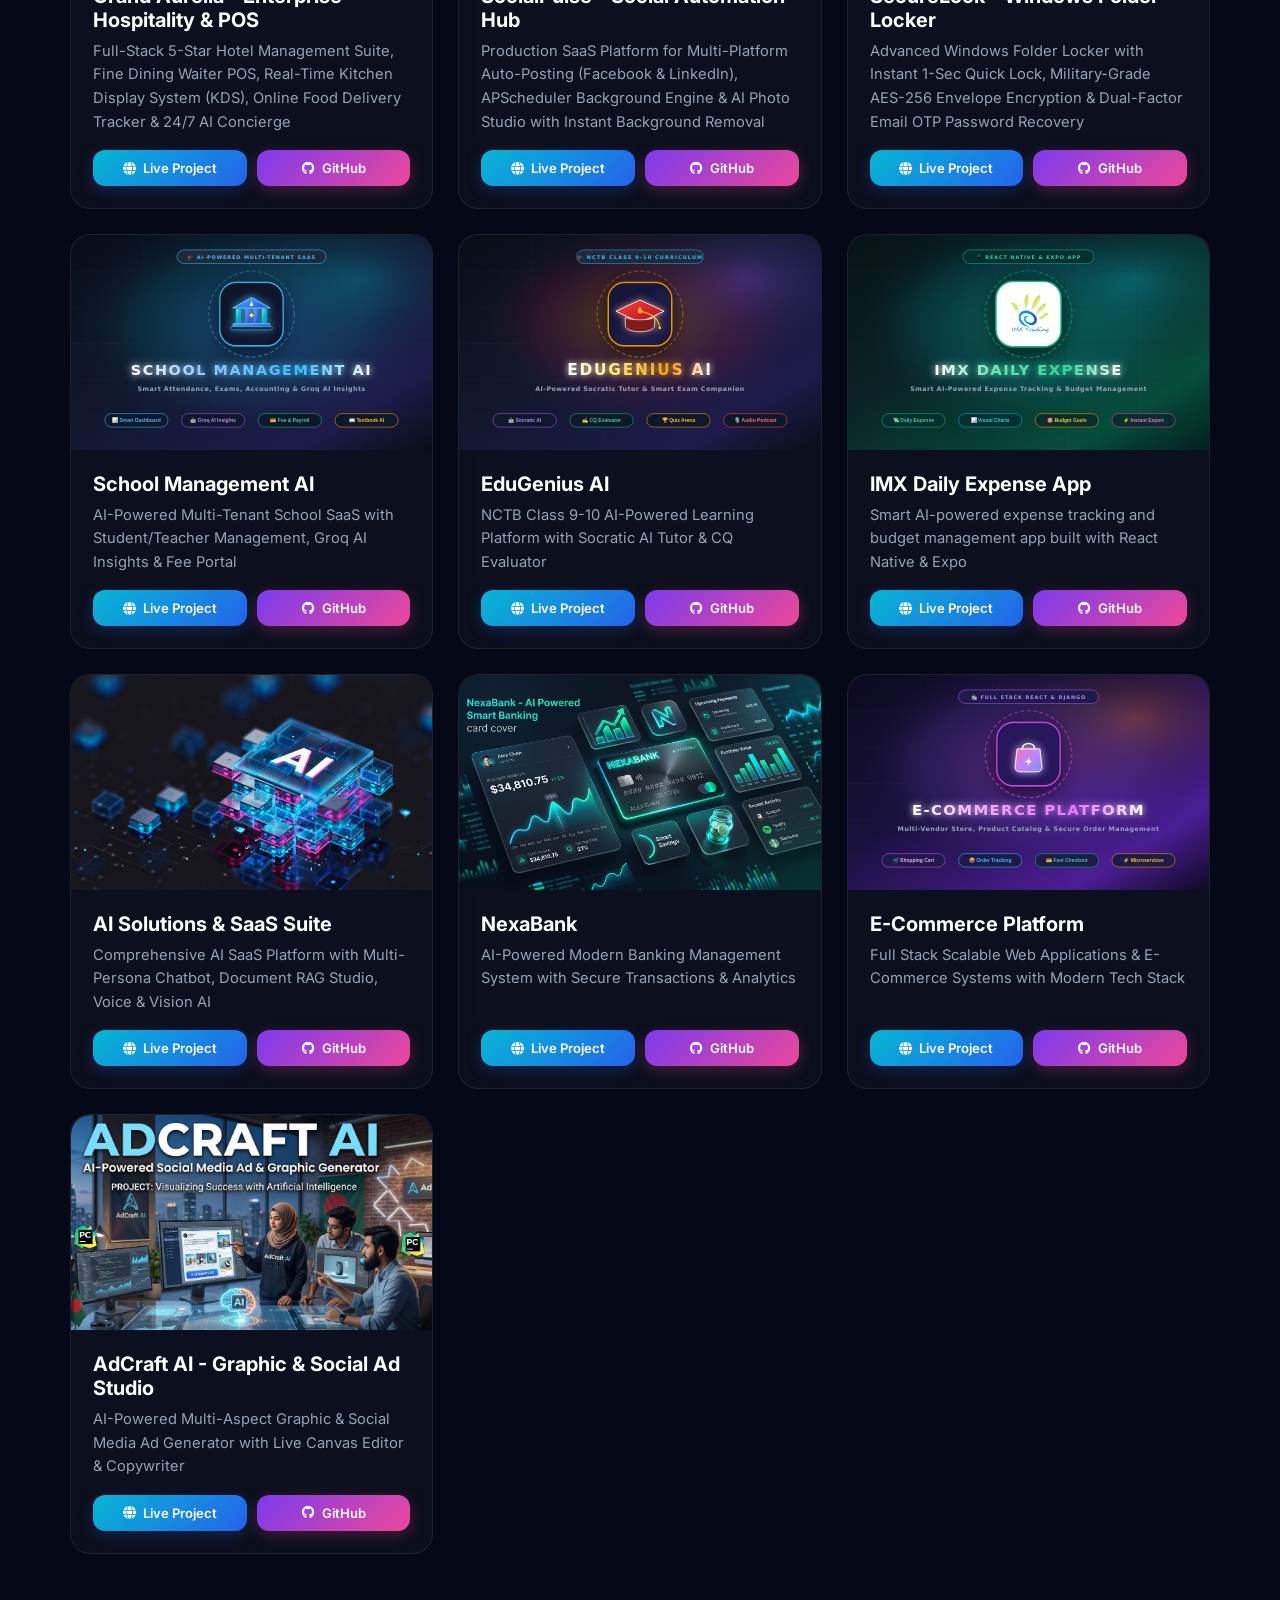
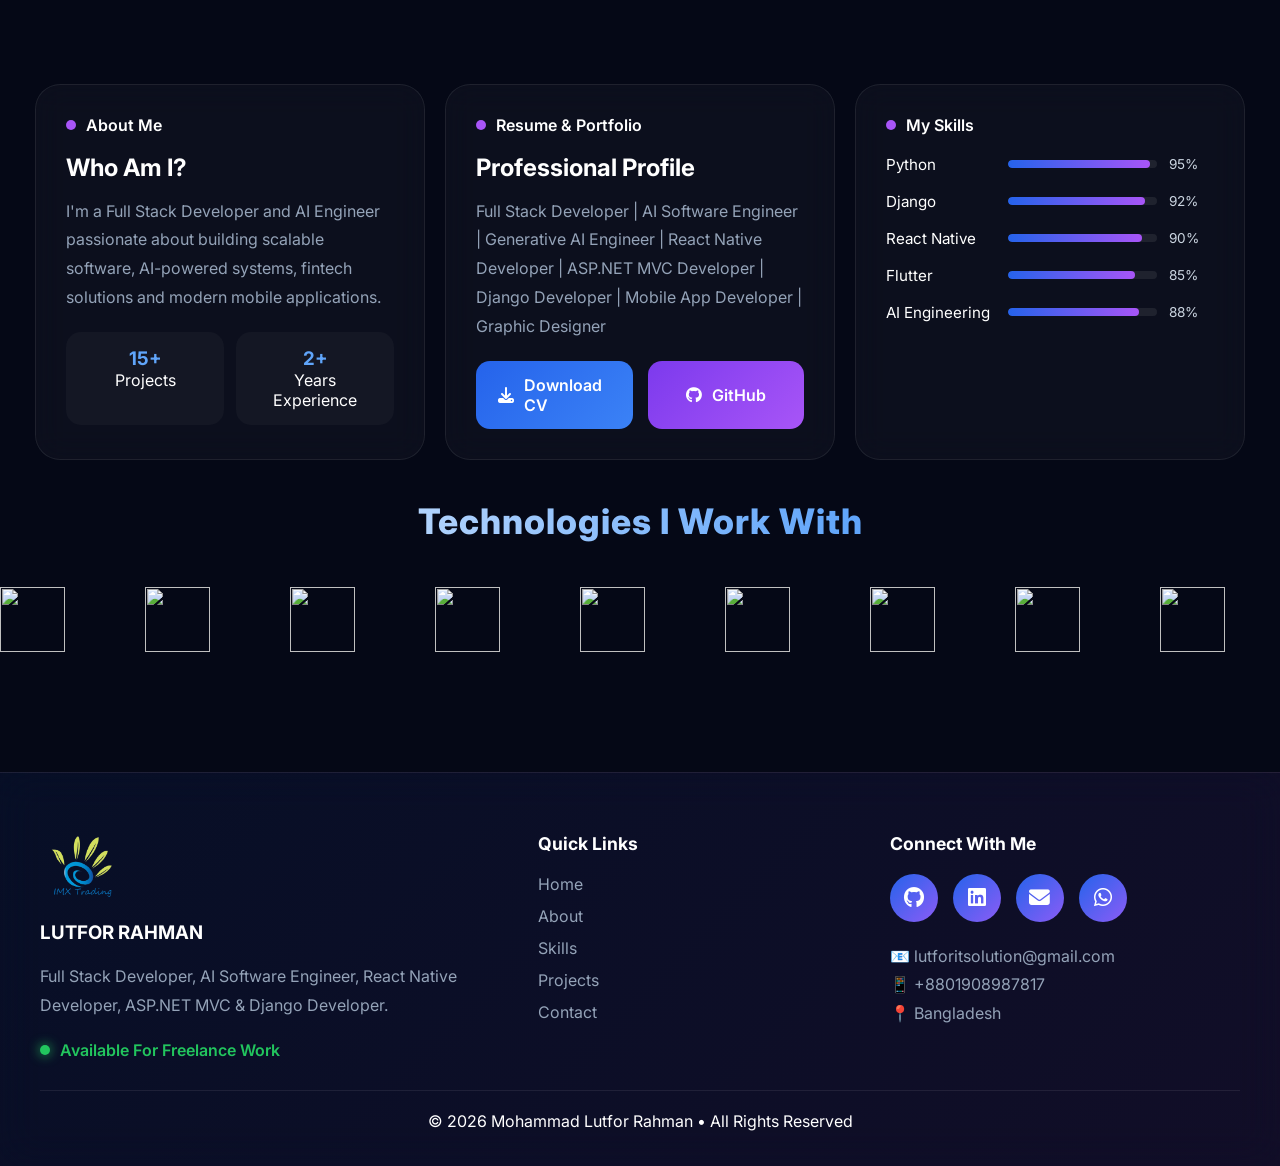
==== commit 642e8fd2: "fix: replace incorrect preview with genuine 3D robot scholar mascot logo" ====
--- a/index.html
+++ b/index.html
@@ -306,10 +306,10 @@
 
     <!-- Project: AI Study Assistant -->
     <div class="project-card">
-      <img src="images/ai-study-assistant.png" alt="AI Study Assistant - 3D Mascot Logo &amp; Socratic AI Tutor Platform" style="background:#0b0f19;object-fit:contain;padding:12px 0;">
+      <img src="images/ai-study-assistant.png?v=3" alt="AI Study Assistant - 3D Mascot Logo" style="background:#000000;object-fit:cover;object-position:center;width:100%;aspect-ratio:16/9.5;">
       <div class="project-content">
         <div style="display:flex;align-items:center;gap:12px;margin-bottom:8px;">
-          <img src="images/ai-study-assistant-logo.png" alt="Logo" style="width:42px;height:42px;border-radius:12px;object-fit:cover;box-shadow:0 6px 14px rgba(244,63,94,0.35);flex-shrink:0;">
+          <img src="images/ai-study-assistant-logo.png?v=3" alt="AI Study Assistant Logo" style="width:42px;height:42px;border-radius:12px;object-fit:cover;border:1.5px solid rgba(245,158,11,0.6);box-shadow:0 4px 12px rgba(244,63,94,0.35);flex-shrink:0;">
           <div style="display:flex;align-items:center;gap:8px;flex-wrap:wrap;">
             <h3 style="margin:0;">AI Study Assistant</h3>
             <span style="font-size:0.65rem;font-weight:800;letter-spacing:0.8px;padding:3px 8px;border-radius:12px;background:linear-gradient(135deg,rgba(244,63,94,0.2),rgba(245,158,11,0.2));color:#fb7185;border:1px solid rgba(244,63,94,0.3);text-transform:uppercase;">DevPost AI</span>
